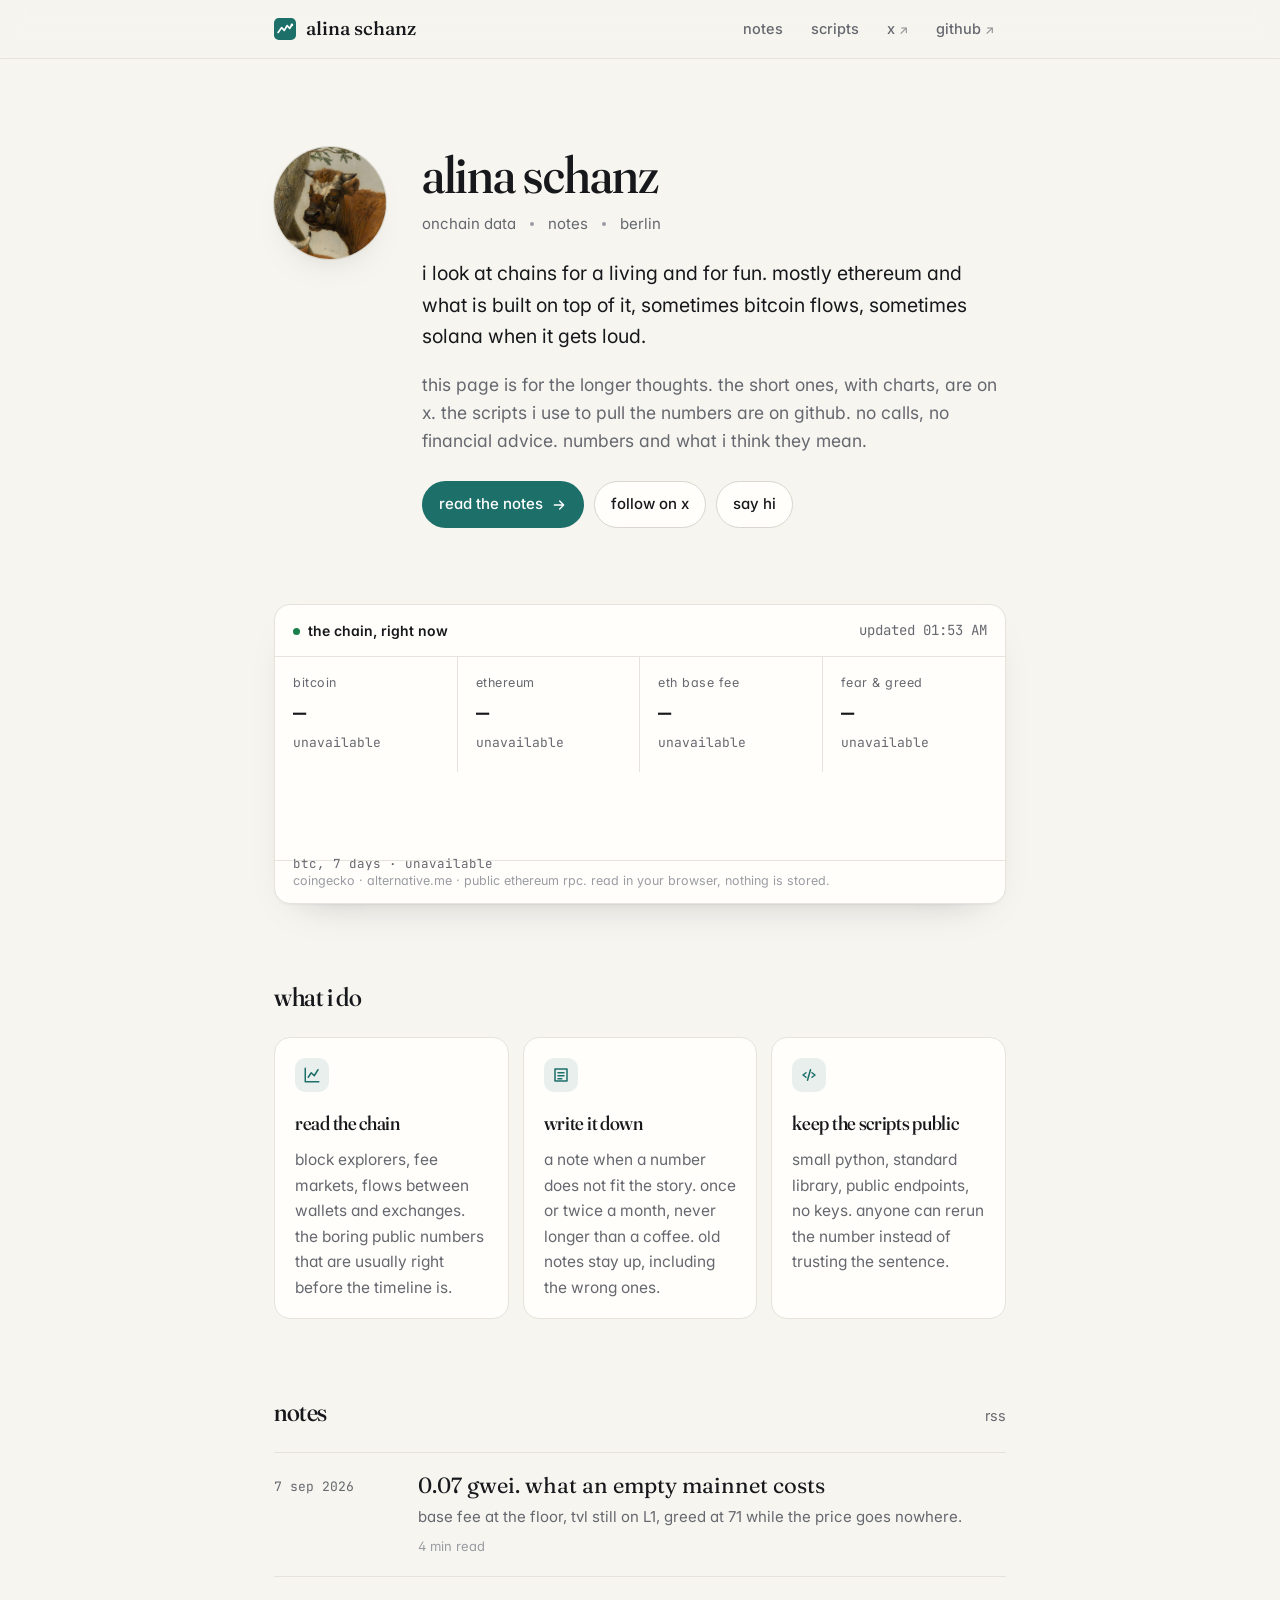
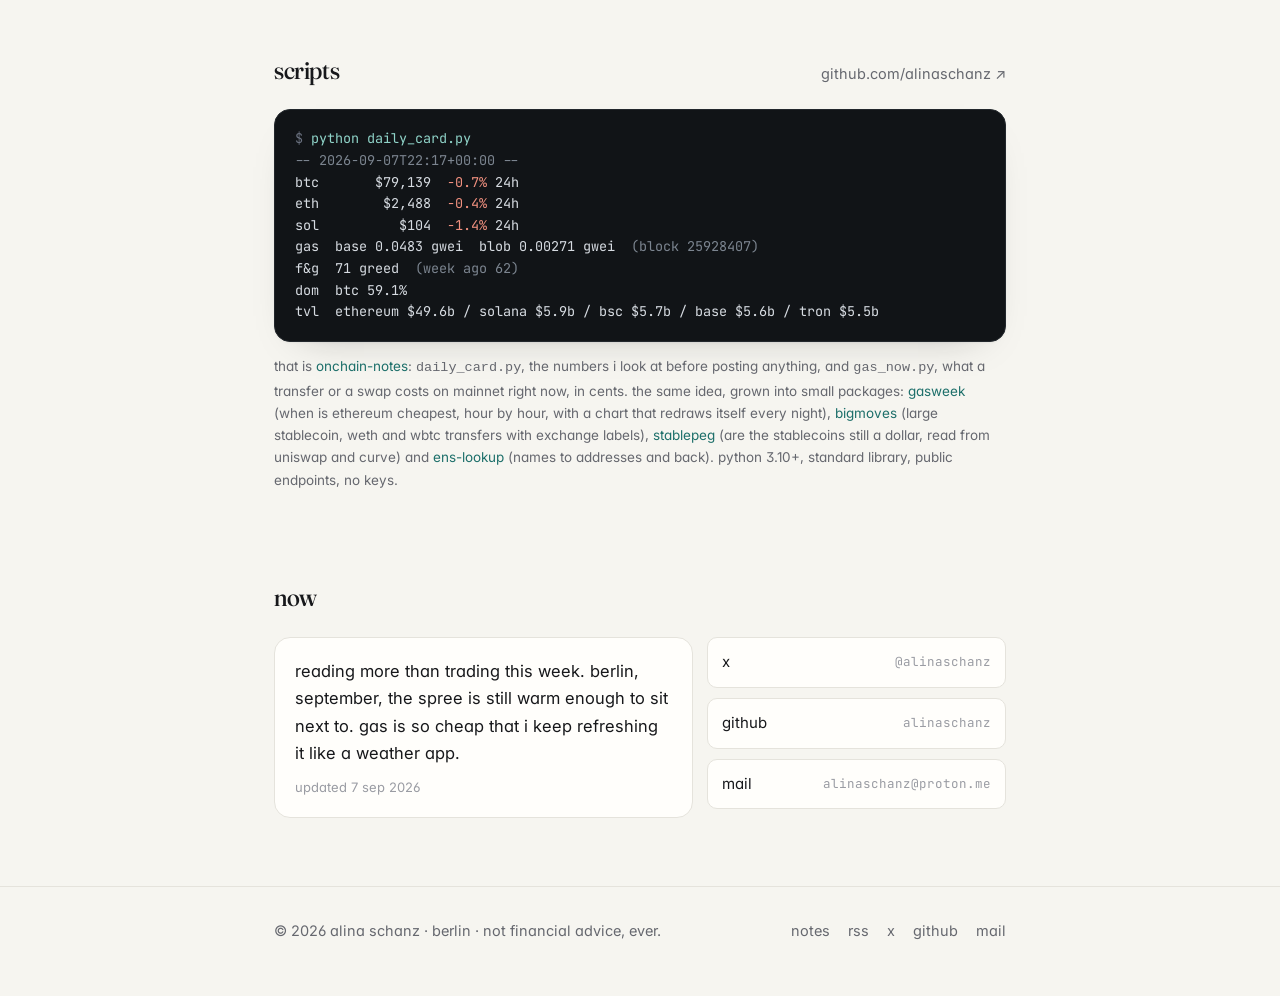
==== index.html @ 4fc12337 "first version: home, notes, feed, live numbers" ====
<!doctype html>
<html lang="en">
<head>
<meta charset="utf-8">
<meta name="viewport" content="width=device-width,initial-scale=1">
<title>alina schanz — onchain data, berlin</title>
<meta name="description" content="alina schanz. onchain data, notes and small scripts. berlin. numbers, not calls.">
<meta name="theme-color" content="#f6f5f0" media="(prefers-color-scheme: light)">
<meta name="theme-color" content="#0e1012" media="(prefers-color-scheme: dark)">
<link rel="canonical" href="https://alinaschanz.life/">
<meta property="og:type" content="website">
<meta property="og:site_name" content="alina schanz">
<meta property="og:title" content="alina schanz — onchain data, berlin">
<meta property="og:description" content="onchain data, notes and small scripts. numbers, not calls.">
<meta property="og:url" content="https://alinaschanz.life/">
<meta property="og:image" content="https://alinaschanz.life/img/og.png">
<meta property="og:image:width" content="1200">
<meta property="og:image:height" content="630">
<meta name="twitter:card" content="summary_large_image">
<meta name="twitter:site" content="@alinaschanz">
<meta name="twitter:creator" content="@alinaschanz">
<meta name="twitter:image" content="https://alinaschanz.life/img/og.png">
<link rel="icon" href="/favicon.svg" type="image/svg+xml">
<link rel="apple-touch-icon" href="/img/avatar-160.jpg">
<link rel="alternate" type="application/atom+xml" title="alina schanz — notes" href="/feed.xml">
<link rel="me" href="https://x.com/alinaschanz">
<link rel="me" href="https://github.com/alinaschanz">
<link rel="preconnect" href="https://fonts.googleapis.com">
<link rel="preconnect" href="https://fonts.gstatic.com" crossorigin>
<link rel="stylesheet" href="https://fonts.googleapis.com/css2?family=Fraunces:ital,opsz,wght@0,9..144,300..600;1,9..144,300..600&family=Inter:wght@400;500;600&family=JetBrains+Mono:wght@400;500&display=swap">
<link rel="stylesheet" href="/style.css">
<script type="application/ld+json">
{"@context":"https://schema.org","@type":"Person","name":"Alina Schanz","url":"https://alinaschanz.life/","image":"https://alinaschanz.life/img/avatar.jpg","jobTitle":"Onchain data analyst","address":{"@type":"PostalAddress","addressLocality":"Berlin","addressCountry":"DE"},"email":"mailto:alinaschanz@proton.me","sameAs":["https://x.com/alinaschanz","https://github.com/alinaschanz"]}
</script>
</head>
<body>

<header class="top">
  <div class="wrap">
    <a class="brand" href="/" aria-label="alina schanz, home">
      <svg viewBox="0 0 64 64" aria-hidden="true"><rect width="64" height="64" rx="14" fill="var(--accent)"/><path d="M12 42 L22 28 L30 36 L38 22 L46 30 L52 20" fill="none" stroke="var(--accent-ink)" stroke-width="5" stroke-linecap="round" stroke-linejoin="round"/><circle cx="52" cy="20" r="4" fill="var(--accent-ink)"/></svg>
      alina schanz
    </a>
    <nav aria-label="main">
      <ul class="menu">
        <li><a href="/notes/">notes</a></li>
        <li><a class="hide-sm" href="#scripts">scripts</a></li>
        <li><a class="ext" href="https://x.com/alinaschanz" rel="me noopener">x</a></li>
        <li><a class="ext" href="https://github.com/alinaschanz" rel="me noopener">github</a></li>
      </ul>
    </nav>
  </div>
</header>

<main class="wrap">

  <section class="hero" aria-labelledby="name">
    <img class="avatar" src="/img/avatar.jpg" width="112" height="112" alt="alina schanz">
    <div>
      <h1 id="name">alina schanz</h1>
      <div class="kicker">
        <span>onchain data</span><span class="dot"></span>
        <span>notes</span><span class="dot"></span>
        <span>berlin</span>
      </div>
      <p class="lead">i look at chains for a living and for fun. mostly ethereum and what is built on top of it, sometimes bitcoin flows, sometimes solana when it gets loud.</p>
      <p class="lead">this page is for the longer thoughts. the short ones, with charts, are on x. the scripts i use to pull the numbers are on github. no calls, no financial advice. numbers and what i think they mean.</p>
      <div class="cta">
        <a class="btn primary" href="/notes/">read the notes
          <svg viewBox="0 0 24 24" fill="none" stroke="currentColor" stroke-width="2" stroke-linecap="round" stroke-linejoin="round" aria-hidden="true"><path d="M5 12h14M13 6l6 6-6 6"/></svg>
        </a>
        <a class="btn" href="https://x.com/alinaschanz" rel="me noopener">follow on x</a>
        <a class="btn" href="mailto:alinaschanz@proton.me">say hi</a>
      </div>
    </div>
  </section>

  <section aria-labelledby="live-h">
    <div class="live">
      <div class="live-head">
        <span><span class="pulse" aria-hidden="true"></span><b id="live-h">the chain, right now</b></span>
        <span id="live-at" class="mono">loading…</span>
      </div>
      <div class="tiles">
        <div class="tile"><div class="k">bitcoin</div><div class="v skeleton" id="btc-v">$00,000</div><div class="s skeleton" id="btc-s">+0.0% · 24h</div></div>
        <div class="tile"><div class="k">ethereum</div><div class="v skeleton" id="eth-v">$0,000</div><div class="s skeleton" id="eth-s">+0.0% · 24h</div></div>
        <div class="tile"><div class="k">eth base fee</div><div class="v skeleton" id="gas-v">0.00 gwei</div><div class="s skeleton" id="gas-s">blob 0.00 gwei</div></div>
        <div class="tile"><div class="k">fear &amp; greed</div><div class="v skeleton" id="fng-v">00</div><div class="s skeleton" id="fng-s">greed · 00 a week ago</div></div>
      </div>
      <div class="spark">
        <svg id="spark" viewBox="0 0 600 64" preserveAspectRatio="none" role="img" aria-label="bitcoin price, last 7 days"></svg>
        <div class="tile s mono" id="spark-cap" style="padding:0;border:0;font-size:12.5px;color:var(--muted)">btc, 7 days</div>
      </div>
      <div class="live-foot">coingecko · alternative.me · public ethereum rpc. read in your browser, nothing is stored. <noscript>live numbers need javascript.</noscript></div>
    </div>
  </section>

  <section aria-labelledby="do-h">
    <div class="sec-head"><h2 id="do-h">what i do</h2></div>
    <div class="cards">
      <div class="card">
        <div class="ic"><svg viewBox="0 0 24 24" fill="none" stroke="currentColor" stroke-width="2" stroke-linecap="round" stroke-linejoin="round" aria-hidden="true"><path d="M3 3v18h18"/><path d="M7 15l4-6 4 4 5-8"/></svg></div>
        <h3>read the chain</h3>
        <p>block explorers, fee markets, flows between wallets and exchanges. the boring public numbers that are usually right before the timeline is.</p>
      </div>
      <div class="card">
        <div class="ic"><svg viewBox="0 0 24 24" fill="none" stroke="currentColor" stroke-width="2" stroke-linecap="round" stroke-linejoin="round" aria-hidden="true"><path d="M4 4h16v16H4z"/><path d="M8 9h8M8 13h8M8 17h5"/></svg></div>
        <h3>write it down</h3>
        <p>a note when a number does not fit the story. once or twice a month, never longer than a coffee. old notes stay up, including the wrong ones.</p>
      </div>
      <div class="card">
        <div class="ic"><svg viewBox="0 0 24 24" fill="none" stroke="currentColor" stroke-width="2" stroke-linecap="round" stroke-linejoin="round" aria-hidden="true"><path d="M8 9l-4 3 4 3M16 9l4 3-4 3M14 5l-4 14"/></svg></div>
        <h3>keep the scripts public</h3>
        <p>small python, standard library, public endpoints, no keys. anyone can rerun the number instead of trusting the sentence.</p>
      </div>
    </div>
  </section>

  <section aria-labelledby="notes-h">
    <div class="sec-head"><h2 id="notes-h">notes</h2><a href="/feed.xml">rss</a></div>
    <ul class="notes">
      <li>
        <a class="row" href="/notes/2026-09-07-gas-at-0-07-gwei.html">
          <time datetime="2026-09-07">7 sep 2026</time>
          <span>
            <span class="t">0.07 gwei. what an empty mainnet costs</span>
            <span class="d" style="display:block">base fee at the floor, tvl still on L1, greed at 71 while the price goes nowhere.</span>
            <span class="m" style="display:block">4 min read</span>
          </span>
        </a>
      </li>
    </ul>
  </section>

  <section id="scripts" aria-labelledby="scripts-h">
    <div class="sec-head"><h2 id="scripts-h">scripts</h2><a href="https://github.com/alinaschanz" rel="me noopener">github.com/alinaschanz ↗</a></div>
    <pre class="term" aria-label="sample output of daily_card.py"><span class="cmd">python daily_card.py</span>
<span class="dim">-- 2026-09-07T22:17+00:00 --</span>
btc       $79,139  <span class="down">-0.7%</span> 24h
eth        $2,488  <span class="down">-0.4%</span> 24h
sol          $104  <span class="down">-1.4%</span> 24h
gas  base 0.0483 gwei  blob 0.00271 gwei  <span class="dim">(block 25928407)</span>
f&amp;g  71 greed  <span class="dim">(week ago 62)</span>
dom  btc 59.1%
tvl  ethereum $49.6b / solana $5.9b / bsc $5.7b / base $5.6b / tron $5.5b</pre>
    <p class="term-cap">that is <a href="https://github.com/alinaschanz/onchain-notes" rel="noopener">onchain-notes</a>: <code>daily_card.py</code>, the numbers i look at before posting anything, and <code>gas_now.py</code>, what a transfer or a swap costs on mainnet right now, in cents. the same idea, grown into small packages: <a href="https://github.com/alinaschanz/gasweek" rel="noopener">gasweek</a> (when is ethereum cheapest, hour by hour, with a chart that redraws itself every night), <a href="https://github.com/alinaschanz/bigmoves" rel="noopener">bigmoves</a> (large stablecoin, weth and wbtc transfers with exchange labels), <a href="https://github.com/alinaschanz/stablepeg" rel="noopener">stablepeg</a> (are the stablecoins still a dollar, read from uniswap and curve) and <a href="https://github.com/alinaschanz/ens-lookup" rel="noopener">ens-lookup</a> (names to addresses and back). python 3.10+, standard library, public endpoints, no keys.</p>
  </section>

  <section aria-labelledby="now-h">
    <div class="sec-head"><h2 id="now-h">now</h2></div>
    <div class="now">
      <div class="card">
        <p>reading more than trading this week. berlin, september, the spree is still warm enough to sit next to. gas is so cheap that i keep refreshing it like a weather app.</p>
        <div class="when">updated 7 sep 2026</div>
      </div>
      <div class="stack">
        <a href="https://x.com/alinaschanz" rel="me noopener"><span>x</span><span>@alinaschanz</span></a>
        <a href="https://github.com/alinaschanz" rel="me noopener"><span>github</span><span>alinaschanz</span></a>
        <a href="mailto:alinaschanz@proton.me"><span>mail</span><span>alinaschanz@proton.me</span></a>
      </div>
    </div>
  </section>

</main>

<footer>
  <div class="wrap">
    <span>© 2026 alina schanz · berlin · not financial advice, ever.</span>
    <nav aria-label="footer">
      <a href="/notes/">notes</a>
      <a href="/feed.xml">rss</a>
      <a href="https://x.com/alinaschanz" rel="me noopener">x</a>
      <a href="https://github.com/alinaschanz" rel="me noopener">github</a>
      <a href="mailto:alinaschanz@proton.me">mail</a>
    </nav>
  </div>
</footer>

<script src="/live.js" defer></script>
</body>
</html>
---- style.css ----
/* alinaschanz.life — hand-written, no framework. */
:root {
  color-scheme: light dark;
  --bg: #f6f5f0;
  --surface: #fffefb;
  --surface-2: #f0efe9;
  --fg: #17181b;
  --muted: #66686f;
  --faint: #9a9ca3;
  --line: #e5e3dc;
  --line-2: #d8d6ce;
  --accent: #1d6f6a;
  --accent-soft: rgba(29, 111, 106, .10);
  --accent-ink: #ffffff;
  --up: #1b7f4c;
  --down: #b23a2f;
  --shadow: 0 1px 2px rgba(20, 20, 20, .04), 0 16px 40px -28px rgba(20, 20, 20, .35);
  --serif: "Fraunces", Georgia, "Times New Roman", serif;
  --sans: "Inter", system-ui, -apple-system, "Segoe UI", Roboto, sans-serif;
  --mono: "JetBrains Mono", ui-monospace, SFMono-Regular, Menlo, Consolas, monospace;
  --r: 16px;
  --r-sm: 10px;
}
@media (prefers-color-scheme: dark) {
  :root {
    --bg: #0e1012;
    --surface: #15181b;
    --surface-2: #1b1f23;
    --fg: #e8e7e2;
    --muted: #9a9ca3;
    --faint: #6b6e75;
    --line: #24282c;
    --line-2: #2f343a;
    --accent: #72d3c8;
    --accent-soft: rgba(114, 211, 200, .12);
    --accent-ink: #0e1012;
    --up: #5fcf8f;
    --down: #f08a7e;
    --shadow: 0 1px 2px rgba(0, 0, 0, .4), 0 16px 40px -28px rgba(0, 0, 0, .9);
  }
}

* { box-sizing: border-box; }
html { -webkit-text-size-adjust: 100%; scroll-behavior: smooth; }
@media (prefers-reduced-motion: reduce) { html { scroll-behavior: auto; } *, *::before, *::after { transition: none !important; animation: none !important; } }
body {
  margin: 0;
  background: var(--bg);
  color: var(--fg);
  font: 17px/1.65 var(--sans);
  font-feature-settings: "cv11", "ss01";
  -webkit-font-smoothing: antialiased;
}
::selection { background: var(--accent-soft); }
a { color: var(--accent); text-decoration: none; }
a:hover { text-decoration: underline; text-decoration-thickness: 1px; text-underline-offset: 3px; }
:focus-visible { outline: 2px solid var(--accent); outline-offset: 3px; border-radius: 4px; }
img { max-width: 100%; display: block; }
h1, h2, h3 { font-family: var(--serif); font-weight: 500; letter-spacing: -.015em; margin: 0; font-variation-settings: "opsz" 144, "SOFT" 30; }
p { margin: 0 0 1em; }
.wrap { max-width: 780px; margin: 0 auto; padding: 0 24px; }
.mono { font-family: var(--mono); font-variant-numeric: tabular-nums; }
.muted { color: var(--muted); }

/* top bar */
.top {
  position: sticky; top: 0; z-index: 10;
  background: color-mix(in srgb, var(--bg) 82%, transparent);
  -webkit-backdrop-filter: saturate(160%) blur(12px); backdrop-filter: saturate(160%) blur(12px);
  border-bottom: 1px solid var(--line);
}
.top .wrap { display: flex; align-items: center; justify-content: space-between; height: 58px; gap: 16px; }
.brand { display: inline-flex; align-items: center; gap: 10px; color: var(--fg); font-family: var(--serif); font-size: 19px; font-weight: 500; }
.brand:hover { text-decoration: none; }
.brand svg { width: 22px; height: 22px; }
.menu { display: flex; gap: 4px; list-style: none; margin: 0; padding: 0; }
.menu a { display: inline-block; padding: 7px 12px; border-radius: 999px; color: var(--muted); font-size: 14.5px; font-weight: 500; }
.menu a:hover { color: var(--fg); background: var(--surface-2); text-decoration: none; }
.menu a.ext::after { content: "↗"; margin-left: 4px; font-size: 12px; opacity: .7; }
@media (max-width: 560px) { .menu a { padding: 7px 9px; font-size: 14px; } .menu .hide-sm { display: none; } }

/* hero */
.hero { padding: 72px 0 40px; display: grid; grid-template-columns: 1fr; gap: 28px; }
@media (min-width: 640px) { .hero { grid-template-columns: 112px 1fr; align-items: start; gap: 36px; padding-top: 88px; } }
.avatar { width: 112px; height: 112px; border-radius: 50%; object-fit: cover; box-shadow: 0 0 0 1px var(--line-2), var(--shadow); }
@media (max-width: 639px) { .avatar { width: 88px; height: 88px; } }
.hero h1 { font-size: clamp(38px, 6.4vw, 52px); line-height: 1.05; margin-bottom: 10px; }
.kicker { display: flex; flex-wrap: wrap; gap: 8px 14px; align-items: center; color: var(--muted); font-size: 15px; margin-bottom: 22px; }
.kicker .dot { width: 4px; height: 4px; border-radius: 50%; background: var(--faint); }
.lead { font-size: 19.5px; line-height: 1.6; max-width: 58ch; }
.lead + .lead { color: var(--muted); font-size: 17.5px; }
.cta { display: flex; flex-wrap: wrap; gap: 10px; margin-top: 26px; }
.btn { display: inline-flex; align-items: center; gap: 8px; padding: 10px 16px; border-radius: 999px; font-weight: 500; font-size: 15px; border: 1px solid var(--line-2); color: var(--fg); background: var(--surface); transition: transform .15s ease, background .15s ease; }
.btn:hover { text-decoration: none; transform: translateY(-1px); background: var(--surface-2); }
.btn.primary { background: var(--accent); color: var(--accent-ink); border-color: transparent; }
.btn.primary:hover { background: color-mix(in srgb, var(--accent) 88%, var(--fg)); }
.btn svg { width: 16px; height: 16px; }

/* sections */
section { padding: 36px 0; }
.sec-head { display: flex; align-items: baseline; justify-content: space-between; gap: 16px; margin-bottom: 18px; }
.sec-head h2 { font-size: 26px; }
.sec-head a { font-size: 14.5px; color: var(--muted); }
.sec-head a:hover { color: var(--accent); }

/* live panel */
.live { background: var(--surface); border: 1px solid var(--line); border-radius: var(--r); box-shadow: var(--shadow); overflow: hidden; }
.live-head { display: flex; justify-content: space-between; align-items: center; padding: 14px 18px; border-bottom: 1px solid var(--line); font-size: 14px; color: var(--muted); }
.live-head b { color: var(--fg); font-weight: 600; }
.pulse { display: inline-block; width: 7px; height: 7px; border-radius: 50%; background: var(--up); margin-right: 8px; box-shadow: 0 0 0 0 var(--up); animation: pulse 2.4s ease-out infinite; vertical-align: 1px; }
.pulse.off { background: var(--faint); animation: none; }
@keyframes pulse { 0% { box-shadow: 0 0 0 0 color-mix(in srgb, var(--up) 45%, transparent); } 70% { box-shadow: 0 0 0 8px transparent; } 100% { box-shadow: 0 0 0 0 transparent; } }
.tiles { display: grid; grid-template-columns: repeat(2, 1fr); }
@media (min-width: 640px) { .tiles { grid-template-columns: repeat(4, 1fr); } }
.tile { padding: 16px 18px 18px; border-right: 1px solid var(--line); border-bottom: 1px solid var(--line); min-width: 0; }
.tile:nth-child(2n) { border-right: 0; }
@media (min-width: 640px) { .tile { border-bottom: 0; } .tile:nth-child(2n) { border-right: 1px solid var(--line); } .tile:last-child { border-right: 0; } }
.tile .k { font-size: 12.5px; letter-spacing: .04em; color: var(--muted); margin-bottom: 8px; }
.tile .v { font-family: var(--mono); font-variant-numeric: tabular-nums; font-size: 22px; font-weight: 500; line-height: 1.1; }
.tile .s { font-family: var(--mono); font-variant-numeric: tabular-nums; font-size: 13px; color: var(--muted); margin-top: 6px; }
.tile .s.up { color: var(--up); } .tile .s.down { color: var(--down); }
.spark { display: block; width: 100%; height: 88px; padding: 10px 18px 14px; }
.spark svg { width: 100%; height: 64px; overflow: visible; }
.spark path { fill: none; stroke: var(--accent); stroke-width: 1.8; stroke-linejoin: round; stroke-linecap: round; }
.spark .area { fill: var(--accent-soft); stroke: none; }
.live-foot { padding: 10px 18px 12px; font-size: 12.5px; color: var(--faint); border-top: 1px solid var(--line); }
.skeleton { color: transparent !important; background: linear-gradient(90deg, var(--surface-2), var(--line), var(--surface-2)); background-size: 200% 100%; border-radius: 6px; animation: shimmer 1.4s linear infinite; }
@keyframes shimmer { to { background-position: -200% 0; } }

/* cards */
.cards { display: grid; grid-template-columns: 1fr; gap: 14px; }
@media (min-width: 640px) { .cards { grid-template-columns: repeat(3, 1fr); } }
.card { background: var(--surface); border: 1px solid var(--line); border-radius: var(--r); padding: 20px 20px 18px; transition: transform .15s ease, box-shadow .15s ease; }
.card:hover { transform: translateY(-2px); box-shadow: var(--shadow); }
.card h3 { font-size: 20px; margin-bottom: 8px; }
.card p { color: var(--muted); font-size: 15.5px; margin: 0; }
.card .ic { width: 34px; height: 34px; border-radius: 10px; background: var(--accent-soft); color: var(--accent); display: grid; place-items: center; margin-bottom: 14px; }
.card .ic svg { width: 18px; height: 18px; }

/* notes list */
.notes { list-style: none; margin: 0; padding: 0; border-top: 1px solid var(--line); }
.notes li { border-bottom: 1px solid var(--line); }
.notes a.row { display: grid; grid-template-columns: 1fr; gap: 4px 24px; padding: 18px 0; color: inherit; }
@media (min-width: 640px) { .notes a.row { grid-template-columns: 120px 1fr; } }
.notes a.row:hover { text-decoration: none; }
.notes a.row:hover .t { color: var(--accent); }
.notes time { font-family: var(--mono); font-size: 13px; color: var(--muted); padding-top: 5px; }
.notes .t { font-family: var(--serif); font-size: 22px; line-height: 1.3; transition: color .12s ease; }
.notes .d { color: var(--muted); font-size: 15px; margin-top: 4px; }
.notes .m { color: var(--faint); font-size: 13px; margin-top: 6px; }

/* terminal */
.term { background: #111417; color: #d7dce2; border-radius: var(--r); padding: 18px 20px; font-family: var(--mono); font-size: 13.5px; line-height: 1.6; overflow-x: auto; border: 1px solid #22272c; box-shadow: var(--shadow); }
.term .cmd { color: #8fd3c8; }
.term .cmd::before { content: "$ "; color: #6b7280; }
.term .dim { color: #7c8590; }
.term .up { color: #7bd88f; } .term .down { color: #f0907f; }
.term-cap { font-size: 13.5px; color: var(--muted); margin-top: 10px; }

/* now */
.now { display: grid; grid-template-columns: 1fr; gap: 14px; }
@media (min-width: 640px) { .now { grid-template-columns: 1.4fr 1fr; } }
.now .card p { color: var(--fg); font-size: 16.5px; }
.now .card .when { color: var(--faint); font-size: 13px; margin-top: 10px; }
.stack { display: flex; flex-direction: column; gap: 10px; }
.stack a { display: flex; justify-content: space-between; align-items: center; padding: 12px 14px; border: 1px solid var(--line); border-radius: var(--r-sm); background: var(--surface); color: var(--fg); font-size: 15px; }
.stack a span:last-child { color: var(--faint); font-family: var(--mono); font-size: 12.5px; }
.stack a:hover { text-decoration: none; border-color: var(--line-2); background: var(--surface-2); }

/* footer */
footer { margin-top: 32px; padding: 32px 0 56px; border-top: 1px solid var(--line); color: var(--muted); font-size: 14.5px; }
footer .wrap { display: flex; flex-wrap: wrap; justify-content: space-between; gap: 12px 24px; }
footer nav { display: flex; flex-wrap: wrap; gap: 6px 18px; }
footer a { color: var(--muted); } footer a:hover { color: var(--accent); }

/* article */
.article { padding: 56px 0 24px; }
.crumbs { font-size: 14px; color: var(--muted); margin-bottom: 26px; }
.crumbs a { color: var(--muted); } .crumbs a:hover { color: var(--accent); }
.article h1 { font-size: clamp(32px, 5.4vw, 44px); line-height: 1.12; margin-bottom: 14px; max-width: 24ch; }
.article .meta { display: flex; flex-wrap: wrap; gap: 8px 14px; align-items: center; color: var(--muted); font-size: 14.5px; margin-bottom: 36px; }
.article .meta .dot { width: 4px; height: 4px; border-radius: 50%; background: var(--faint); }
.prose { max-width: 66ch; font-size: 18px; line-height: 1.7; }
.prose p { margin: 0 0 1.25em; }
.prose .lede { font-size: 20.5px; line-height: 1.55; color: var(--fg); }
.prose h2 { font-size: 26px; margin: 1.6em 0 .6em; }
.prose ol { padding-left: 1.3em; margin: 0 0 1.4em; }
.prose ol li { margin: 0 0 .9em; padding-left: .2em; }
.prose ol li::marker { font-family: var(--mono); color: var(--accent); font-size: 15px; }
.prose strong { font-weight: 600; }
.prose a { text-decoration: underline; text-decoration-color: color-mix(in srgb, var(--accent) 45%, transparent); text-underline-offset: 3px; }
.prose a:hover { text-decoration-color: var(--accent); }
.prose .fine { color: var(--muted); font-size: 15.5px; border-top: 1px solid var(--line); padding-top: 18px; margin-top: 32px; }
.data-wrap { overflow-x: auto; margin: 6px 0 1.6em; border: 1px solid var(--line); border-radius: var(--r-sm); background: var(--surface); }
.data { width: 100%; border-collapse: collapse; font-size: 15.5px; }
.data td { padding: 10px 16px; border-bottom: 1px solid var(--line); vertical-align: top; }
.data tr:last-child td { border-bottom: 0; }
.data td:first-child { color: var(--muted); width: 36%; white-space: nowrap; }
.data td:last-child { font-family: var(--mono); font-variant-numeric: tabular-nums; font-size: 14.5px; }
.data .up { color: var(--up); } .data .down { color: var(--down); }
.share { display: flex; flex-wrap: wrap; gap: 10px; align-items: center; margin: 40px 0 8px; padding-top: 22px; border-top: 1px solid var(--line); }
.share .lbl { color: var(--muted); font-size: 14.5px; margin-right: 6px; }
.author { display: flex; gap: 14px; align-items: center; margin-top: 36px; padding: 18px; background: var(--surface); border: 1px solid var(--line); border-radius: var(--r); }
.author img { width: 52px; height: 52px; border-radius: 50%; object-fit: cover; }
.author b { display: block; font-family: var(--serif); font-weight: 500; font-size: 18px; }
.author span { color: var(--muted); font-size: 14.5px; }

/* 404 */
.oops { padding: 120px 0 80px; text-align: center; }
.oops h1 { font-size: clamp(40px, 8vw, 72px); }
.oops p { color: var(--muted); margin: 14px auto 28px; max-width: 40ch; }
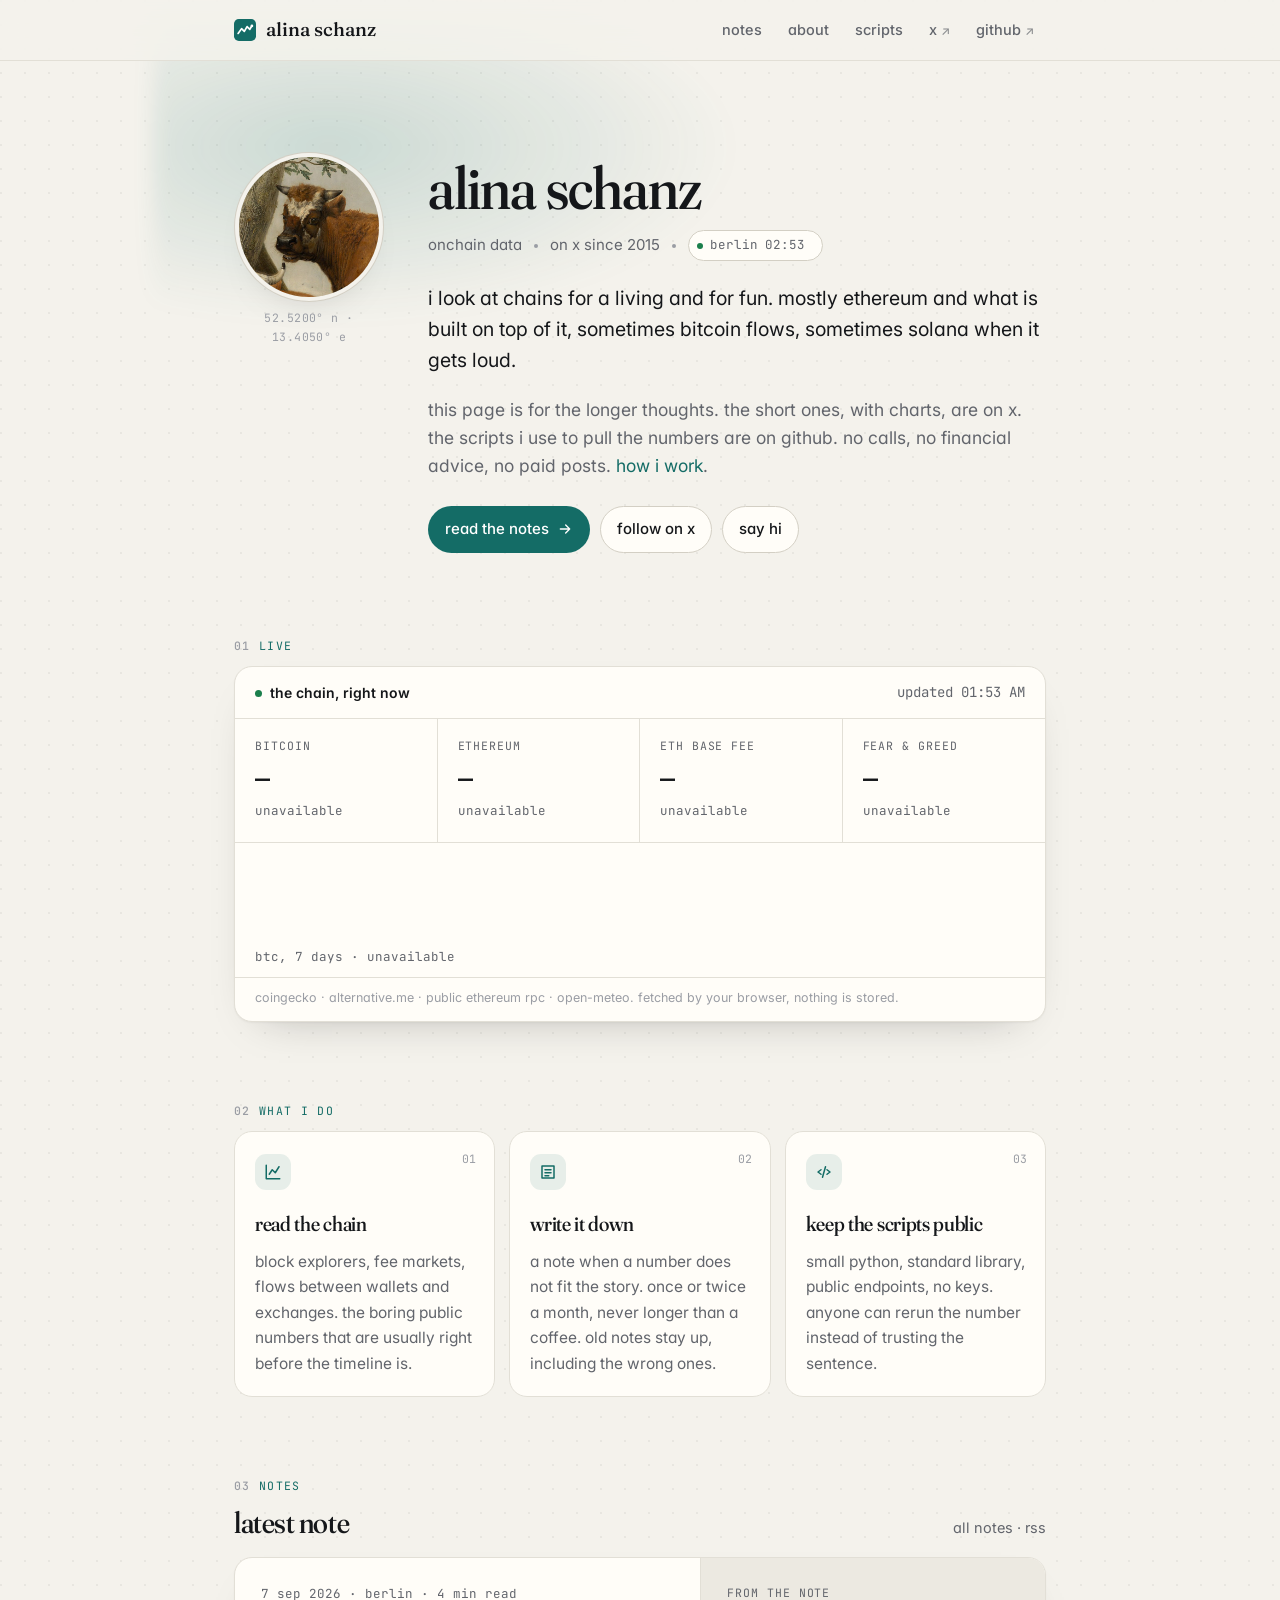
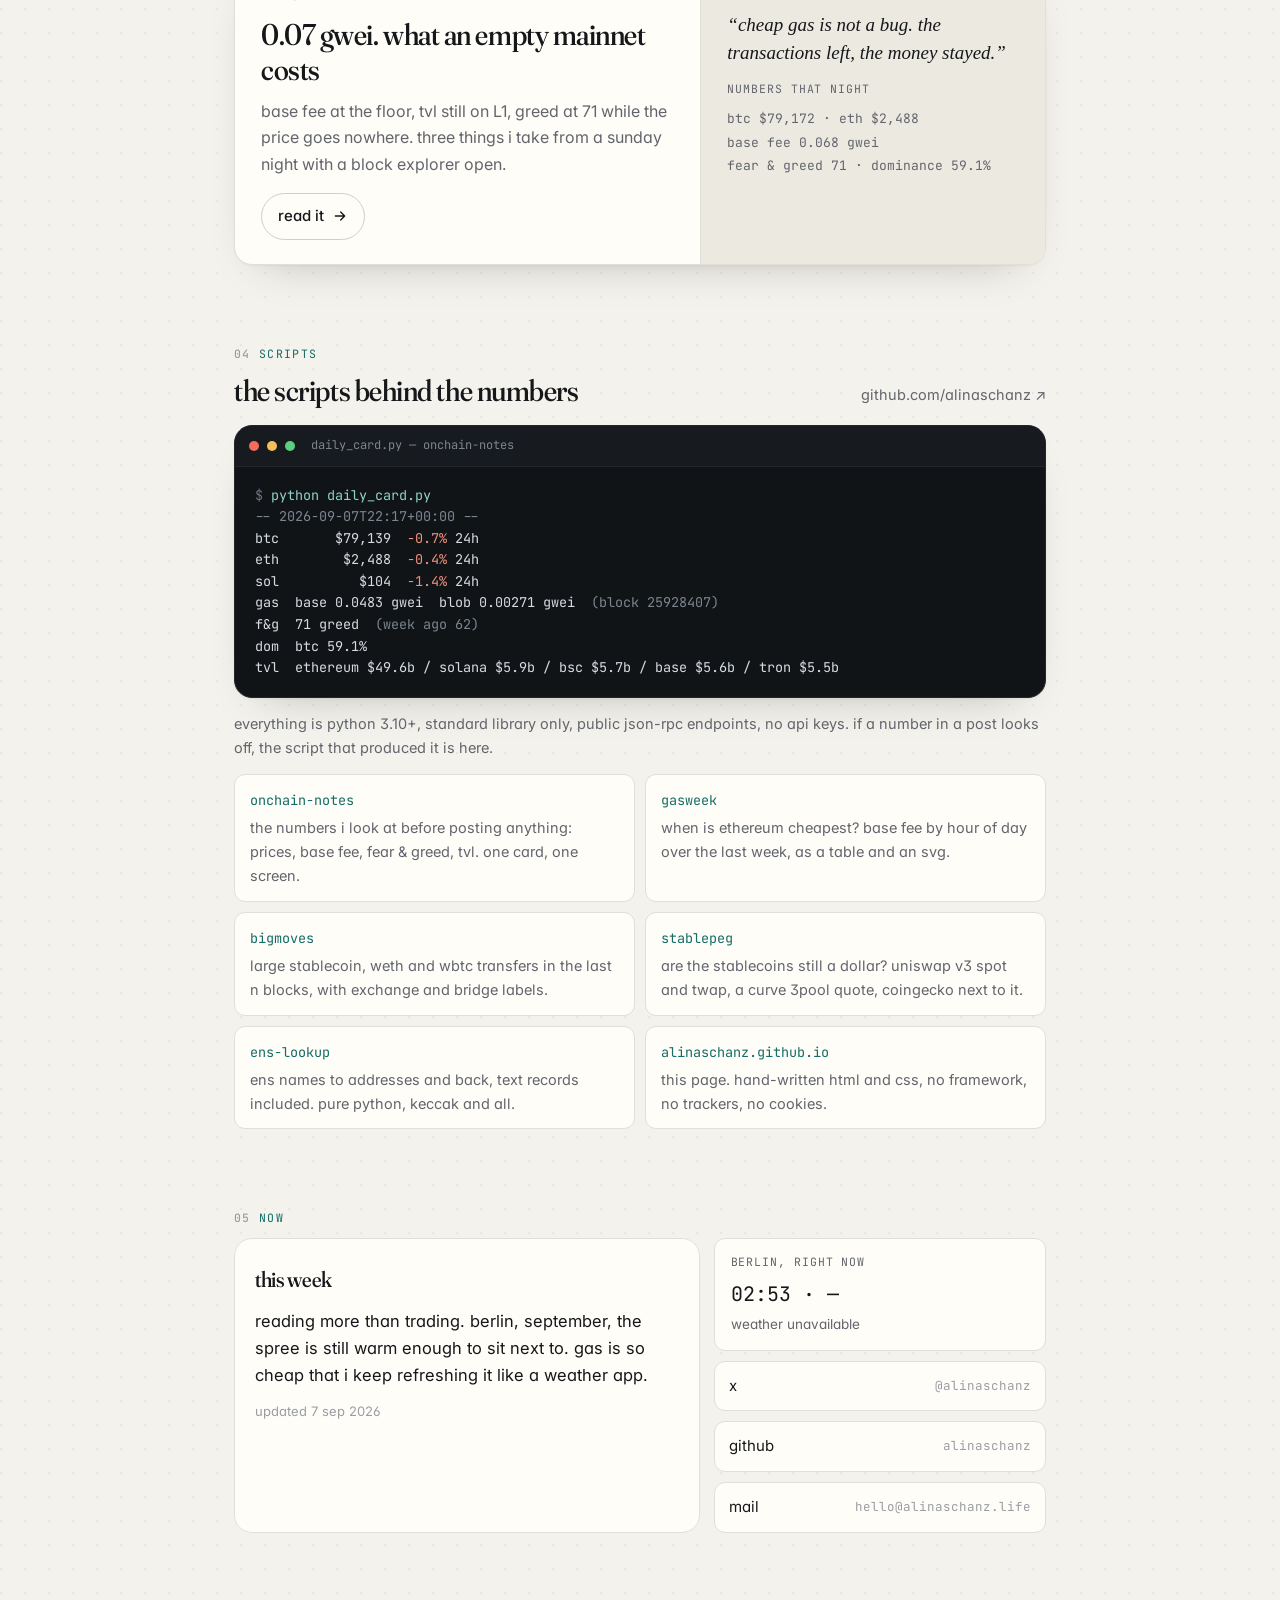
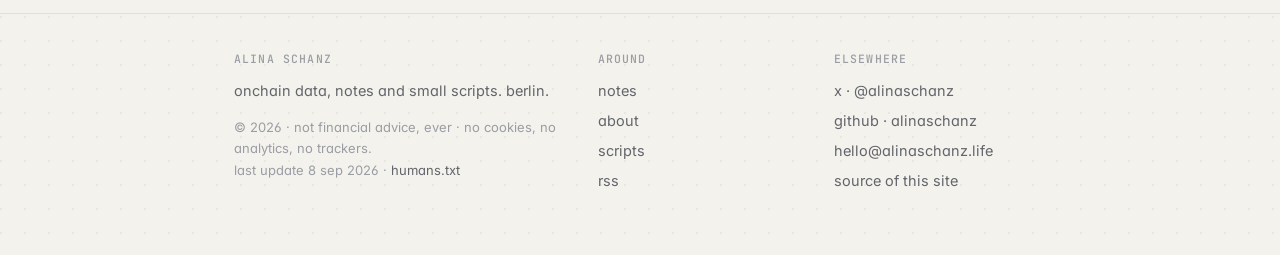
==== commit 27737a93: "site v3: about page, berlin pill and coordinates, latest note card, script cards, three-column foote" ====
--- a/index.html
+++ b/index.html
@@ -5,8 +5,8 @@
 <meta name="viewport" content="width=device-width,initial-scale=1">
 <title>alina schanz — onchain data, berlin</title>
 <meta name="description" content="alina schanz. onchain data, notes and small scripts. berlin. numbers, not calls.">
-<meta name="theme-color" content="#f6f5f0" media="(prefers-color-scheme: light)">
-<meta name="theme-color" content="#0e1012" media="(prefers-color-scheme: dark)">
+<meta name="theme-color" content="#f4f2ec" media="(prefers-color-scheme: light)">
+<meta name="theme-color" content="#0d0f11" media="(prefers-color-scheme: dark)">
 <link rel="canonical" href="https://alinaschanz.life/">
 <meta property="og:type" content="website">
 <meta property="og:site_name" content="alina schanz">
@@ -30,7 +30,7 @@
 <link rel="stylesheet" href="https://fonts.googleapis.com/css2?family=Fraunces:ital,opsz,wght@0,9..144,300..600;1,9..144,300..600&family=Inter:wght@400;500;600&family=JetBrains+Mono:wght@400;500&display=swap">
 <link rel="stylesheet" href="/style.css">
 <script type="application/ld+json">
-{"@context":"https://schema.org","@type":"Person","name":"Alina Schanz","url":"https://alinaschanz.life/","image":"https://alinaschanz.life/img/avatar.jpg","jobTitle":"Onchain data analyst","address":{"@type":"PostalAddress","addressLocality":"Berlin","addressCountry":"DE"},"email":"mailto:alinaschanz@proton.me","sameAs":["https://x.com/alinaschanz","https://github.com/alinaschanz"]}
+{"@context":"https://schema.org","@type":"Person","name":"Alina Schanz","url":"https://alinaschanz.life/","image":"https://alinaschanz.life/img/avatar.jpg","jobTitle":"Onchain data analyst","address":{"@type":"PostalAddress","addressLocality":"Berlin","addressCountry":"DE"},"email":"mailto:hello@alinaschanz.life","sameAs":["https://x.com/alinaschanz","https://github.com/alinaschanz"]}
 </script>
 </head>
 <body>
@@ -44,6 +44,7 @@
     <nav aria-label="main">
       <ul class="menu">
         <li><a href="/notes/">notes</a></li>
+        <li><a href="/about/">about</a></li>
         <li><a class="hide-sm" href="#scripts">scripts</a></li>
         <li><a class="ext" href="https://x.com/alinaschanz" rel="me noopener">x</a></li>
         <li><a class="ext" href="https://github.com/alinaschanz" rel="me noopener">github</a></li>
@@ -55,27 +56,31 @@
 <main class="wrap">
 
   <section class="hero" aria-labelledby="name">
-    <img class="avatar" src="/img/avatar.jpg" width="112" height="112" alt="alina schanz">
+    <div class="portrait">
+      <img class="avatar" src="/img/avatar.jpg" width="140" height="140" alt="alina schanz">
+      <div class="coords">52.5200° n · 13.4050° e</div>
+    </div>
     <div>
       <h1 id="name">alina schanz</h1>
       <div class="kicker">
         <span>onchain data</span><span class="dot"></span>
-        <span>notes</span><span class="dot"></span>
-        <span>berlin</span>
+        <span>on x since 2015</span><span class="dot"></span>
+        <span class="pill" title="berlin, right now"><span class="dotlive" aria-hidden="true"></span>berlin <span id="pill-time" class="mono">--:--</span><span class="muted" id="pill-wx"></span></span>
       </div>
       <p class="lead">i look at chains for a living and for fun. mostly ethereum and what is built on top of it, sometimes bitcoin flows, sometimes solana when it gets loud.</p>
-      <p class="lead">this page is for the longer thoughts. the short ones, with charts, are on x. the scripts i use to pull the numbers are on github. no calls, no financial advice. numbers and what i think they mean.</p>
+      <p class="lead">this page is for the longer thoughts. the short ones, with charts, are on x. the scripts i use to pull the numbers are on github. no calls, no financial advice, no paid posts. <a href="/about/#disclosure">how i work</a>.</p>
       <div class="cta">
         <a class="btn primary" href="/notes/">read the notes
           <svg viewBox="0 0 24 24" fill="none" stroke="currentColor" stroke-width="2" stroke-linecap="round" stroke-linejoin="round" aria-hidden="true"><path d="M5 12h14M13 6l6 6-6 6"/></svg>
         </a>
         <a class="btn" href="https://x.com/alinaschanz" rel="me noopener">follow on x</a>
-        <a class="btn" href="mailto:alinaschanz@proton.me">say hi</a>
+        <a class="btn" href="mailto:hello@alinaschanz.life">say hi</a>
       </div>
     </div>
   </section>
 
   <section aria-labelledby="live-h">
+    <div class="label"><b>01</b>live</div>
     <div class="live">
       <div class="live-head">
         <span><span class="pulse" aria-hidden="true"></span><b id="live-h">the chain, right now</b></span>
@@ -88,27 +93,31 @@
         <div class="tile"><div class="k">fear &amp; greed</div><div class="v skeleton" id="fng-v">00</div><div class="s skeleton" id="fng-s">greed · 00 a week ago</div></div>
       </div>
       <div class="spark">
-        <svg id="spark" viewBox="0 0 600 64" preserveAspectRatio="none" role="img" aria-label="bitcoin price, last 7 days"></svg>
-        <div class="tile s mono" id="spark-cap" style="padding:0;border:0;font-size:12.5px;color:var(--muted)">btc, 7 days</div>
-      </div>
-      <div class="live-foot">coingecko · alternative.me · public ethereum rpc. read in your browser, nothing is stored. <noscript>live numbers need javascript.</noscript></div>
+        <svg id="spark" viewBox="0 0 600 76" preserveAspectRatio="none" role="img" aria-label="bitcoin price, last 7 days"></svg>
+        <div class="spark-axis" id="spark-axis" aria-hidden="true"></div>
+        <div class="spark-cap" id="spark-cap">btc, 7 days</div>
+      </div>
+      <div class="live-foot">coingecko · alternative.me · public ethereum rpc · open-meteo. fetched by your browser, nothing is stored. <noscript>live numbers need javascript.</noscript></div>
     </div>
   </section>
 
   <section aria-labelledby="do-h">
-    <div class="sec-head"><h2 id="do-h">what i do</h2></div>
+    <div class="label"><b>02</b>what i do</div>
     <div class="cards">
       <div class="card">
+        <div class="num">01</div>
         <div class="ic"><svg viewBox="0 0 24 24" fill="none" stroke="currentColor" stroke-width="2" stroke-linecap="round" stroke-linejoin="round" aria-hidden="true"><path d="M3 3v18h18"/><path d="M7 15l4-6 4 4 5-8"/></svg></div>
-        <h3>read the chain</h3>
+        <h3 id="do-h">read the chain</h3>
         <p>block explorers, fee markets, flows between wallets and exchanges. the boring public numbers that are usually right before the timeline is.</p>
       </div>
       <div class="card">
+        <div class="num">02</div>
         <div class="ic"><svg viewBox="0 0 24 24" fill="none" stroke="currentColor" stroke-width="2" stroke-linecap="round" stroke-linejoin="round" aria-hidden="true"><path d="M4 4h16v16H4z"/><path d="M8 9h8M8 13h8M8 17h5"/></svg></div>
         <h3>write it down</h3>
         <p>a note when a number does not fit the story. once or twice a month, never longer than a coffee. old notes stay up, including the wrong ones.</p>
       </div>
       <div class="card">
+        <div class="num">03</div>
         <div class="ic"><svg viewBox="0 0 24 24" fill="none" stroke="currentColor" stroke-width="2" stroke-linecap="round" stroke-linejoin="round" aria-hidden="true"><path d="M8 9l-4 3 4 3M16 9l4 3-4 3M14 5l-4 14"/></svg></div>
         <h3>keep the scripts public</h3>
         <p>small python, standard library, public endpoints, no keys. anyone can rerun the number instead of trusting the sentence.</p>
@@ -117,24 +126,32 @@
   </section>
 
   <section aria-labelledby="notes-h">
-    <div class="sec-head"><h2 id="notes-h">notes</h2><a href="/feed.xml">rss</a></div>
-    <ul class="notes">
-      <li>
-        <a class="row" href="/notes/2026-09-07-gas-at-0-07-gwei.html">
-          <time datetime="2026-09-07">7 sep 2026</time>
-          <span>
-            <span class="t">0.07 gwei. what an empty mainnet costs</span>
-            <span class="d" style="display:block">base fee at the floor, tvl still on L1, greed at 71 while the price goes nowhere.</span>
-            <span class="m" style="display:block">4 min read</span>
-          </span>
+    <div class="label"><b>03</b>notes</div>
+    <div class="sec-head"><h2 id="notes-h">latest note</h2><span class="links"><a href="/notes/">all notes</a> · <a href="/feed.xml">rss</a></span></div>
+    <div class="feature">
+      <div class="body">
+        <div class="meta">7 sep 2026 · berlin · 4 min read</div>
+        <h3><a href="/notes/2026-09-07-gas-at-0-07-gwei.html">0.07 gwei. what an empty mainnet costs</a></h3>
+        <p>base fee at the floor, tvl still on L1, greed at 71 while the price goes nowhere. three things i take from a sunday night with a block explorer open.</p>
+        <a class="btn" href="/notes/2026-09-07-gas-at-0-07-gwei.html">read it
+          <svg viewBox="0 0 24 24" fill="none" stroke="currentColor" stroke-width="2" stroke-linecap="round" stroke-linejoin="round" aria-hidden="true"><path d="M5 12h14M13 6l6 6-6 6"/></svg>
         </a>
-      </li>
-    </ul>
+      </div>
+      <div class="side">
+        <div class="k">from the note</div>
+        <p class="quote">“cheap gas is not a bug. the transactions left, the money stayed.”</p>
+        <div class="k">numbers that night</div>
+        <div class="mono muted" style="font-size:13px;line-height:1.8">btc $79,172 · eth $2,488<br>base fee 0.068 gwei<br>fear &amp; greed 71 · dominance 59.1%</div>
+      </div>
+    </div>
   </section>
 
   <section id="scripts" aria-labelledby="scripts-h">
-    <div class="sec-head"><h2 id="scripts-h">scripts</h2><a href="https://github.com/alinaschanz" rel="me noopener">github.com/alinaschanz ↗</a></div>
-    <pre class="term" aria-label="sample output of daily_card.py"><span class="cmd">python daily_card.py</span>
+    <div class="label"><b>04</b>scripts</div>
+    <div class="sec-head"><h2 id="scripts-h">the scripts behind the numbers</h2><a href="https://github.com/alinaschanz" rel="me noopener">github.com/alinaschanz ↗</a></div>
+    <div class="term-win">
+      <div class="term-bar"><i></i><i></i><i></i><span>daily_card.py — onchain-notes</span></div>
+<pre class="term" aria-label="sample output of daily_card.py"><span class="cmd">python daily_card.py</span>
 <span class="dim">-- 2026-09-07T22:17+00:00 --</span>
 btc       $79,139  <span class="down">-0.7%</span> 24h
 eth        $2,488  <span class="down">-0.4%</span> 24h
@@ -143,20 +160,33 @@
 f&amp;g  71 greed  <span class="dim">(week ago 62)</span>
 dom  btc 59.1%
 tvl  ethereum $49.6b / solana $5.9b / bsc $5.7b / base $5.6b / tron $5.5b</pre>
-    <p class="term-cap">that is <a href="https://github.com/alinaschanz/onchain-notes" rel="noopener">onchain-notes</a>: <code>daily_card.py</code>, the numbers i look at before posting anything, and <code>gas_now.py</code>, what a transfer or a swap costs on mainnet right now, in cents. the same idea, grown into small packages: <a href="https://github.com/alinaschanz/gasweek" rel="noopener">gasweek</a> (when is ethereum cheapest, hour by hour, with a chart that redraws itself every night), <a href="https://github.com/alinaschanz/bigmoves" rel="noopener">bigmoves</a> (large stablecoin, weth and wbtc transfers with exchange labels), <a href="https://github.com/alinaschanz/stablepeg" rel="noopener">stablepeg</a> (are the stablecoins still a dollar, read from uniswap and curve) and <a href="https://github.com/alinaschanz/ens-lookup" rel="noopener">ens-lookup</a> (names to addresses and back). python 3.10+, standard library, public endpoints, no keys.</p>
+    </div>
+    <p class="term-cap">everything is python 3.10+, standard library only, public json-rpc endpoints, no api keys. if a number in a post looks off, the script that produced it is here.</p>
+    <ul class="repos">
+      <li><a href="https://github.com/alinaschanz/onchain-notes" rel="noopener">onchain-notes</a><span>the numbers i look at before posting anything: prices, base fee, fear &amp; greed, tvl. one card, one screen.</span></li>
+      <li><a href="https://github.com/alinaschanz/gasweek" rel="noopener">gasweek</a><span>when is ethereum cheapest? base fee by hour of day over the last week, as a table and an svg.</span></li>
+      <li><a href="https://github.com/alinaschanz/bigmoves" rel="noopener">bigmoves</a><span>large stablecoin, weth and wbtc transfers in the last n blocks, with exchange and bridge labels.</span></li>
+      <li><a href="https://github.com/alinaschanz/stablepeg" rel="noopener">stablepeg</a><span>are the stablecoins still a dollar? uniswap v3 spot and twap, a curve 3pool quote, coingecko next to it.</span></li>
+      <li><a href="https://github.com/alinaschanz/ens-lookup" rel="noopener">ens-lookup</a><span>ens names to addresses and back, text records included. pure python, keccak and all.</span></li>
+      <li><a href="https://github.com/alinaschanz/alinaschanz.github.io" rel="noopener">alinaschanz.github.io</a><span>this page. hand-written html and css, no framework, no trackers, no cookies.</span></li>
+    </ul>
   </section>
 
   <section aria-labelledby="now-h">
-    <div class="sec-head"><h2 id="now-h">now</h2></div>
+    <div class="label"><b>05</b>now</div>
     <div class="now">
       <div class="card">
-        <p>reading more than trading this week. berlin, september, the spree is still warm enough to sit next to. gas is so cheap that i keep refreshing it like a weather app.</p>
+        <h3 id="now-h" style="font-size:22px;margin-bottom:10px">this week</h3>
+        <p>reading more than trading. berlin, september, the spree is still warm enough to sit next to. gas is so cheap that i keep refreshing it like a weather app.</p>
         <div class="when">updated 7 sep 2026</div>
       </div>
-      <div class="stack">
-        <a href="https://x.com/alinaschanz" rel="me noopener"><span>x</span><span>@alinaschanz</span></a>
-        <a href="https://github.com/alinaschanz" rel="me noopener"><span>github</span><span>alinaschanz</span></a>
-        <a href="mailto:alinaschanz@proton.me"><span>mail</span><span>alinaschanz@proton.me</span></a>
+      <div class="berlin">
+        <div class="tilecard"><div class="k">berlin, right now</div><div class="v"><span id="bln-time">--:--</span> · <span id="bln-temp" class="skeleton">00°C</span></div><div class="s" id="bln-wx">&nbsp;</div></div>
+        <div class="stack">
+          <a href="https://x.com/alinaschanz" rel="me noopener"><span>x</span><span>@alinaschanz</span></a>
+          <a href="https://github.com/alinaschanz" rel="me noopener"><span>github</span><span>alinaschanz</span></a>
+          <a href="mailto:hello@alinaschanz.life"><span>mail</span><span>hello@alinaschanz.life</span></a>
+        </div>
       </div>
     </div>
   </section>
@@ -164,15 +194,30 @@
 </main>
 
 <footer>
-  <div class="wrap">
-    <span>© 2026 alina schanz · berlin · not financial advice, ever.</span>
-    <nav aria-label="footer">
-      <a href="/notes/">notes</a>
-      <a href="/feed.xml">rss</a>
-      <a href="https://x.com/alinaschanz" rel="me noopener">x</a>
-      <a href="https://github.com/alinaschanz" rel="me noopener">github</a>
-      <a href="mailto:alinaschanz@proton.me">mail</a>
-    </nav>
+  <div class="wrap foot">
+    <div>
+      <h4>alina schanz</h4>
+      <p>onchain data, notes and small scripts. berlin.</p>
+      <p class="fine">© 2026 · not financial advice, ever · no cookies, no analytics, no trackers.<br>last update 8 sep 2026 · <a href="/humans.txt">humans.txt</a></p>
+    </div>
+    <div>
+      <h4>around</h4>
+      <ul>
+        <li><a href="/notes/">notes</a></li>
+        <li><a href="/about/">about</a></li>
+        <li><a href="/#scripts">scripts</a></li>
+        <li><a href="/feed.xml">rss</a></li>
+      </ul>
+    </div>
+    <div>
+      <h4>elsewhere</h4>
+      <ul>
+        <li><a href="https://x.com/alinaschanz" rel="me noopener">x · @alinaschanz</a></li>
+        <li><a href="https://github.com/alinaschanz" rel="me noopener">github · alinaschanz</a></li>
+        <li><a href="mailto:hello@alinaschanz.life">hello@alinaschanz.life</a></li>
+        <li><a href="https://github.com/alinaschanz/alinaschanz.github.io" rel="noopener">source of this site</a></li>
+      </ul>
+    </div>
   </div>
 </footer>
 
--- a/style.css
+++ b/style.css
@@ -1,42 +1,50 @@
 /* alinaschanz.life — hand-written, no framework. */
 :root {
   color-scheme: light dark;
-  --bg: #f6f5f0;
-  --surface: #fffefb;
-  --surface-2: #f0efe9;
-  --fg: #17181b;
-  --muted: #66686f;
-  --faint: #9a9ca3;
-  --line: #e5e3dc;
-  --line-2: #d8d6ce;
-  --accent: #1d6f6a;
-  --accent-soft: rgba(29, 111, 106, .10);
+  --bg: #f4f2ec;
+  --grid: rgba(21, 23, 26, .055);
+  --surface: #fffdf8;
+  --surface-2: #ece9e1;
+  --fg: #15171a;
+  --muted: #62656c;
+  --faint: #9a9da4;
+  --line: #e2dfd6;
+  --line-2: #d3cfc4;
+  --accent: #146c66;
+  --accent-soft: rgba(20, 108, 102, .10);
+  --accent-glow: rgba(20, 108, 102, .18);
   --accent-ink: #ffffff;
+  --amber: #b7791f;
+  --amber-soft: rgba(183, 121, 31, .12);
   --up: #1b7f4c;
   --down: #b23a2f;
-  --shadow: 0 1px 2px rgba(20, 20, 20, .04), 0 16px 40px -28px rgba(20, 20, 20, .35);
+  --shadow: 0 1px 2px rgba(20, 20, 20, .04), 0 18px 44px -30px rgba(20, 20, 20, .38);
   --serif: "Fraunces", Georgia, "Times New Roman", serif;
   --sans: "Inter", system-ui, -apple-system, "Segoe UI", Roboto, sans-serif;
   --mono: "JetBrains Mono", ui-monospace, SFMono-Regular, Menlo, Consolas, monospace;
-  --r: 16px;
-  --r-sm: 10px;
+  --r: 18px;
+  --r-sm: 11px;
 }
 @media (prefers-color-scheme: dark) {
   :root {
-    --bg: #0e1012;
-    --surface: #15181b;
+    --bg: #0d0f11;
+    --grid: rgba(232, 231, 226, .045);
+    --surface: #14171a;
     --surface-2: #1b1f23;
     --fg: #e8e7e2;
-    --muted: #9a9ca3;
+    --muted: #9a9da4;
     --faint: #6b6e75;
-    --line: #24282c;
+    --line: #23272b;
     --line-2: #2f343a;
-    --accent: #72d3c8;
-    --accent-soft: rgba(114, 211, 200, .12);
-    --accent-ink: #0e1012;
+    --accent: #6fd2c7;
+    --accent-soft: rgba(111, 210, 199, .12);
+    --accent-glow: rgba(111, 210, 199, .16);
+    --accent-ink: #0d0f11;
+    --amber: #e0a94a;
+    --amber-soft: rgba(224, 169, 74, .14);
     --up: #5fcf8f;
     --down: #f08a7e;
-    --shadow: 0 1px 2px rgba(0, 0, 0, .4), 0 16px 40px -28px rgba(0, 0, 0, .9);
+    --shadow: 0 1px 2px rgba(0, 0, 0, .4), 0 18px 44px -30px rgba(0, 0, 0, .9);
   }
 }
 
@@ -45,7 +53,9 @@
 @media (prefers-reduced-motion: reduce) { html { scroll-behavior: auto; } *, *::before, *::after { transition: none !important; animation: none !important; } }
 body {
   margin: 0;
-  background: var(--bg);
+  background-color: var(--bg);
+  background-image: radial-gradient(circle at 1px 1px, var(--grid) 1px, transparent 1.5px);
+  background-size: 24px 24px;
   color: var(--fg);
   font: 17px/1.65 var(--sans);
   font-feature-settings: "cv11", "ss01";
@@ -56,89 +66,117 @@
 a:hover { text-decoration: underline; text-decoration-thickness: 1px; text-underline-offset: 3px; }
 :focus-visible { outline: 2px solid var(--accent); outline-offset: 3px; border-radius: 4px; }
 img { max-width: 100%; display: block; }
-h1, h2, h3 { font-family: var(--serif); font-weight: 500; letter-spacing: -.015em; margin: 0; font-variation-settings: "opsz" 144, "SOFT" 30; }
+h1, h2, h3 { font-family: var(--serif); font-weight: 500; letter-spacing: -.015em; margin: 0; font-variation-settings: "opsz" 144, "SOFT" 40, "WONK" 1; }
 p { margin: 0 0 1em; }
-.wrap { max-width: 780px; margin: 0 auto; padding: 0 24px; }
+code { font-family: var(--mono); font-size: .92em; background: var(--surface-2); padding: .1em .4em; border-radius: 6px; }
+.wrap { max-width: 860px; margin: 0 auto; padding: 0 24px; }
 .mono { font-family: var(--mono); font-variant-numeric: tabular-nums; }
 .muted { color: var(--muted); }
+.label { font-family: var(--mono); font-size: 11.5px; letter-spacing: .12em; text-transform: uppercase; color: var(--accent); margin-bottom: 10px; }
+.label b { color: var(--faint); font-weight: 500; margin-right: 8px; }
 
 /* top bar */
 .top {
   position: sticky; top: 0; z-index: 10;
-  background: color-mix(in srgb, var(--bg) 82%, transparent);
-  -webkit-backdrop-filter: saturate(160%) blur(12px); backdrop-filter: saturate(160%) blur(12px);
+  background: color-mix(in srgb, var(--bg) 84%, transparent);
+  -webkit-backdrop-filter: saturate(160%) blur(14px); backdrop-filter: saturate(160%) blur(14px);
   border-bottom: 1px solid var(--line);
 }
-.top .wrap { display: flex; align-items: center; justify-content: space-between; height: 58px; gap: 16px; }
+.top .wrap { display: flex; align-items: center; justify-content: space-between; height: 60px; gap: 16px; }
 .brand { display: inline-flex; align-items: center; gap: 10px; color: var(--fg); font-family: var(--serif); font-size: 19px; font-weight: 500; }
 .brand:hover { text-decoration: none; }
 .brand svg { width: 22px; height: 22px; }
-.menu { display: flex; gap: 4px; list-style: none; margin: 0; padding: 0; }
+.menu { display: flex; gap: 2px; list-style: none; margin: 0; padding: 0; }
 .menu a { display: inline-block; padding: 7px 12px; border-radius: 999px; color: var(--muted); font-size: 14.5px; font-weight: 500; }
 .menu a:hover { color: var(--fg); background: var(--surface-2); text-decoration: none; }
 .menu a.ext::after { content: "↗"; margin-left: 4px; font-size: 12px; opacity: .7; }
 @media (max-width: 560px) { .menu a { padding: 7px 9px; font-size: 14px; } .menu .hide-sm { display: none; } }
 
 /* hero */
-.hero { padding: 72px 0 40px; display: grid; grid-template-columns: 1fr; gap: 28px; }
-@media (min-width: 640px) { .hero { grid-template-columns: 112px 1fr; align-items: start; gap: 36px; padding-top: 88px; } }
-.avatar { width: 112px; height: 112px; border-radius: 50%; object-fit: cover; box-shadow: 0 0 0 1px var(--line-2), var(--shadow); }
-@media (max-width: 639px) { .avatar { width: 88px; height: 88px; } }
-.hero h1 { font-size: clamp(38px, 6.4vw, 52px); line-height: 1.05; margin-bottom: 10px; }
-.kicker { display: flex; flex-wrap: wrap; gap: 8px 14px; align-items: center; color: var(--muted); font-size: 15px; margin-bottom: 22px; }
+.hero { position: relative; padding: 80px 0 44px; display: grid; grid-template-columns: 1fr; gap: 30px; }
+.hero::before {
+  content: ""; position: absolute; inset: -40px -10% auto -10%; height: 420px; pointer-events: none; z-index: -1;
+  background: radial-gradient(60% 60% at 18% 30%, var(--accent-glow), transparent 70%);
+  filter: blur(10px);
+}
+@media (min-width: 680px) { .hero { grid-template-columns: 150px 1fr; align-items: start; gap: 44px; padding-top: 96px; } }
+.portrait { text-align: center; }
+.avatar { width: 140px; height: 140px; border-radius: 50%; object-fit: cover; box-shadow: 0 0 0 4px var(--bg), 0 0 0 5px var(--line-2), var(--shadow); margin: 0 auto; }
+@media (max-width: 679px) { .avatar { width: 96px; height: 96px; } .portrait { text-align: left; } }
+.coords { margin-top: 12px; font-family: var(--mono); font-size: 11.5px; color: var(--faint); letter-spacing: .04em; }
+.hero h1 { font-size: clamp(40px, 7vw, 60px); line-height: 1.02; margin-bottom: 12px; }
+.kicker { display: flex; flex-wrap: wrap; gap: 8px 12px; align-items: center; color: var(--muted); font-size: 15px; margin-bottom: 22px; }
 .kicker .dot { width: 4px; height: 4px; border-radius: 50%; background: var(--faint); }
+.pill { display: inline-flex; align-items: center; gap: 7px; padding: 4px 10px 4px 8px; border-radius: 999px; border: 1px solid var(--line-2); background: var(--surface); font-family: var(--mono); font-size: 12.5px; color: var(--muted); }
+.pill .dotlive { width: 6px; height: 6px; border-radius: 50%; background: var(--up); box-shadow: 0 0 0 0 var(--up); animation: pulse 2.4s ease-out infinite; }
 .lead { font-size: 19.5px; line-height: 1.6; max-width: 58ch; }
 .lead + .lead { color: var(--muted); font-size: 17.5px; }
 .cta { display: flex; flex-wrap: wrap; gap: 10px; margin-top: 26px; }
-.btn { display: inline-flex; align-items: center; gap: 8px; padding: 10px 16px; border-radius: 999px; font-weight: 500; font-size: 15px; border: 1px solid var(--line-2); color: var(--fg); background: var(--surface); transition: transform .15s ease, background .15s ease; }
-.btn:hover { text-decoration: none; transform: translateY(-1px); background: var(--surface-2); }
+.btn { display: inline-flex; align-items: center; gap: 8px; padding: 10px 16px; border-radius: 999px; font-weight: 500; font-size: 15px; border: 1px solid var(--line-2); color: var(--fg); background: var(--surface); transition: transform .15s ease, background .15s ease, box-shadow .15s ease; }
+.btn:hover { text-decoration: none; transform: translateY(-1px); background: var(--surface-2); box-shadow: var(--shadow); }
 .btn.primary { background: var(--accent); color: var(--accent-ink); border-color: transparent; }
 .btn.primary:hover { background: color-mix(in srgb, var(--accent) 88%, var(--fg)); }
 .btn svg { width: 16px; height: 16px; }
 
 /* sections */
-section { padding: 36px 0; }
-.sec-head { display: flex; align-items: baseline; justify-content: space-between; gap: 16px; margin-bottom: 18px; }
-.sec-head h2 { font-size: 26px; }
-.sec-head a { font-size: 14.5px; color: var(--muted); }
+section { padding: 40px 0; }
+.sec-head { display: flex; align-items: flex-end; justify-content: space-between; gap: 16px; margin-bottom: 18px; }
+.sec-head h2 { font-size: 30px; line-height: 1.1; }
+.sec-head a, .sec-head .links { font-size: 14.5px; color: var(--muted); white-space: nowrap; }
 .sec-head a:hover { color: var(--accent); }
 
 /* live panel */
 .live { background: var(--surface); border: 1px solid var(--line); border-radius: var(--r); box-shadow: var(--shadow); overflow: hidden; }
-.live-head { display: flex; justify-content: space-between; align-items: center; padding: 14px 18px; border-bottom: 1px solid var(--line); font-size: 14px; color: var(--muted); }
+.live-head { display: flex; justify-content: space-between; align-items: center; padding: 14px 20px; border-bottom: 1px solid var(--line); font-size: 14px; color: var(--muted); }
 .live-head b { color: var(--fg); font-weight: 600; }
 .pulse { display: inline-block; width: 7px; height: 7px; border-radius: 50%; background: var(--up); margin-right: 8px; box-shadow: 0 0 0 0 var(--up); animation: pulse 2.4s ease-out infinite; vertical-align: 1px; }
 .pulse.off { background: var(--faint); animation: none; }
 @keyframes pulse { 0% { box-shadow: 0 0 0 0 color-mix(in srgb, var(--up) 45%, transparent); } 70% { box-shadow: 0 0 0 8px transparent; } 100% { box-shadow: 0 0 0 0 transparent; } }
 .tiles { display: grid; grid-template-columns: repeat(2, 1fr); }
 @media (min-width: 640px) { .tiles { grid-template-columns: repeat(4, 1fr); } }
-.tile { padding: 16px 18px 18px; border-right: 1px solid var(--line); border-bottom: 1px solid var(--line); min-width: 0; }
+.tile { padding: 18px 20px 20px; border-right: 1px solid var(--line); border-bottom: 1px solid var(--line); min-width: 0; }
 .tile:nth-child(2n) { border-right: 0; }
 @media (min-width: 640px) { .tile { border-bottom: 0; } .tile:nth-child(2n) { border-right: 1px solid var(--line); } .tile:last-child { border-right: 0; } }
-.tile .k { font-size: 12.5px; letter-spacing: .04em; color: var(--muted); margin-bottom: 8px; }
-.tile .v { font-family: var(--mono); font-variant-numeric: tabular-nums; font-size: 22px; font-weight: 500; line-height: 1.1; }
-.tile .s { font-family: var(--mono); font-variant-numeric: tabular-nums; font-size: 13px; color: var(--muted); margin-top: 6px; }
+.tile .k { font-family: var(--mono); font-size: 11.5px; letter-spacing: .08em; text-transform: uppercase; color: var(--muted); margin-bottom: 10px; }
+.tile .v { font-family: var(--mono); font-variant-numeric: tabular-nums; font-size: 25px; font-weight: 500; line-height: 1.1; letter-spacing: -.01em; }
+.tile .s { font-family: var(--mono); font-variant-numeric: tabular-nums; font-size: 12.5px; color: var(--muted); margin-top: 8px; }
 .tile .s.up { color: var(--up); } .tile .s.down { color: var(--down); }
-.spark { display: block; width: 100%; height: 88px; padding: 10px 18px 14px; }
-.spark svg { width: 100%; height: 64px; overflow: visible; }
+.tile .v.amber { color: var(--amber); }
+.spark { display: block; width: 100%; padding: 14px 20px 10px; border-top: 1px solid var(--line); }
+.spark svg { display: block; width: 100%; height: 76px; overflow: visible; }
 .spark path { fill: none; stroke: var(--accent); stroke-width: 1.8; stroke-linejoin: round; stroke-linecap: round; }
-.spark .area { fill: var(--accent-soft); stroke: none; }
-.live-foot { padding: 10px 18px 12px; font-size: 12.5px; color: var(--faint); border-top: 1px solid var(--line); }
+.spark .area { fill: url(#sparkfill); stroke: none; }
+.spark-axis { display: flex; justify-content: space-between; font-family: var(--mono); font-size: 11px; color: var(--faint); margin-top: 6px; }
+.spark-cap { margin-top: 8px; font-family: var(--mono); font-variant-numeric: tabular-nums; font-size: 12.5px; color: var(--muted); }
+.spark-cap.up { color: var(--up); } .spark-cap.down { color: var(--down); }
+.live-foot { padding: 10px 20px 12px; font-size: 12.5px; color: var(--faint); border-top: 1px solid var(--line); }
 .skeleton { color: transparent !important; background: linear-gradient(90deg, var(--surface-2), var(--line), var(--surface-2)); background-size: 200% 100%; border-radius: 6px; animation: shimmer 1.4s linear infinite; }
 @keyframes shimmer { to { background-position: -200% 0; } }
 
 /* cards */
 .cards { display: grid; grid-template-columns: 1fr; gap: 14px; }
 @media (min-width: 640px) { .cards { grid-template-columns: repeat(3, 1fr); } }
-.card { background: var(--surface); border: 1px solid var(--line); border-radius: var(--r); padding: 20px 20px 18px; transition: transform .15s ease, box-shadow .15s ease; }
+.card { position: relative; background: var(--surface); border: 1px solid var(--line); border-radius: var(--r); padding: 22px 20px 20px; transition: transform .15s ease, box-shadow .15s ease; }
 .card:hover { transform: translateY(-2px); box-shadow: var(--shadow); }
-.card h3 { font-size: 20px; margin-bottom: 8px; }
+.card h3 { font-size: 21px; margin-bottom: 8px; }
 .card p { color: var(--muted); font-size: 15.5px; margin: 0; }
-.card .ic { width: 34px; height: 34px; border-radius: 10px; background: var(--accent-soft); color: var(--accent); display: grid; place-items: center; margin-bottom: 14px; }
+.card .ic { width: 36px; height: 36px; border-radius: 11px; background: var(--accent-soft); color: var(--accent); display: grid; place-items: center; margin-bottom: 16px; }
 .card .ic svg { width: 18px; height: 18px; }
-
-/* notes list */
-.notes { list-style: none; margin: 0; padding: 0; border-top: 1px solid var(--line); }
+.card .num { position: absolute; top: 18px; right: 18px; font-family: var(--mono); font-size: 11.5px; color: var(--faint); }
+
+/* notes */
+.feature { display: grid; grid-template-columns: 1fr; gap: 0; background: var(--surface); border: 1px solid var(--line); border-radius: var(--r); box-shadow: var(--shadow); overflow: hidden; }
+@media (min-width: 640px) { .feature { grid-template-columns: 1.35fr 1fr; } }
+.feature .body { padding: 26px 26px 24px; }
+.feature .side { padding: 26px; border-top: 1px solid var(--line); background: var(--surface-2); }
+@media (min-width: 640px) { .feature .side { border-top: 0; border-left: 1px solid var(--line); } }
+.feature .meta { font-family: var(--mono); font-size: 12.5px; color: var(--muted); margin-bottom: 12px; }
+.feature h3 { font-size: clamp(24px, 3.4vw, 30px); line-height: 1.18; margin-bottom: 10px; }
+.feature h3 a { color: inherit; }
+.feature p { color: var(--muted); font-size: 16px; margin: 0 0 16px; }
+.feature .quote { font-family: var(--serif); font-size: 19px; line-height: 1.45; color: var(--fg); font-style: italic; font-variation-settings: "opsz" 24, "SOFT" 60; margin: 0 0 14px; }
+.feature .side .k { font-family: var(--mono); font-size: 11.5px; letter-spacing: .08em; text-transform: uppercase; color: var(--muted); margin-bottom: 8px; }
+.notes { list-style: none; margin: 18px 0 0; padding: 0; border-top: 1px solid var(--line); }
 .notes li { border-bottom: 1px solid var(--line); }
 .notes a.row { display: grid; grid-template-columns: 1fr; gap: 4px 24px; padding: 18px 0; color: inherit; }
 @media (min-width: 640px) { .notes a.row { grid-template-columns: 120px 1fr; } }
@@ -150,43 +188,67 @@
 .notes .m { color: var(--faint); font-size: 13px; margin-top: 6px; }
 
 /* terminal */
-.term { background: #111417; color: #d7dce2; border-radius: var(--r); padding: 18px 20px; font-family: var(--mono); font-size: 13.5px; line-height: 1.6; overflow-x: auto; border: 1px solid #22272c; box-shadow: var(--shadow); }
+.term-win { border-radius: var(--r); overflow: hidden; border: 1px solid #22272c; box-shadow: var(--shadow); background: #111417; }
+.term-bar { display: flex; align-items: center; gap: 8px; padding: 10px 14px; background: #171b1f; border-bottom: 1px solid #22272c; font-family: var(--mono); font-size: 12px; color: #7c8590; }
+.term-bar i { width: 10px; height: 10px; border-radius: 50%; display: inline-block; background: #3a4048; }
+.term-bar i:nth-child(1) { background: #f26d5b; } .term-bar i:nth-child(2) { background: #f2bf5b; } .term-bar i:nth-child(3) { background: #5bd07f; }
+.term-bar span { margin-left: 8px; }
+.term { margin: 0; color: #d7dce2; padding: 18px 20px; font-family: var(--mono); font-size: 13.5px; line-height: 1.6; overflow-x: auto; }
 .term .cmd { color: #8fd3c8; }
 .term .cmd::before { content: "$ "; color: #6b7280; }
 .term .dim { color: #7c8590; }
 .term .up { color: #7bd88f; } .term .down { color: #f0907f; }
-.term-cap { font-size: 13.5px; color: var(--muted); margin-top: 10px; }
+.term-cap { font-size: 14.5px; color: var(--muted); margin-top: 14px; }
+.repos { list-style: none; margin: 14px 0 0; padding: 0; display: grid; grid-template-columns: 1fr; gap: 10px; }
+@media (min-width: 640px) { .repos { grid-template-columns: repeat(2, 1fr); } }
+.repos li { border: 1px solid var(--line); border-radius: var(--r-sm); background: var(--surface); padding: 13px 15px; font-size: 14.5px; transition: border-color .15s ease, transform .15s ease; }
+.repos li:hover { border-color: var(--line-2); transform: translateY(-1px); }
+.repos a { font-family: var(--mono); font-size: 13.5px; }
+.repos span { display: block; color: var(--muted); margin-top: 4px; }
 
 /* now */
 .now { display: grid; grid-template-columns: 1fr; gap: 14px; }
 @media (min-width: 640px) { .now { grid-template-columns: 1.4fr 1fr; } }
 .now .card p { color: var(--fg); font-size: 16.5px; }
-.now .card .when { color: var(--faint); font-size: 13px; margin-top: 10px; }
+.now .card .when { color: var(--faint); font-size: 13px; margin-top: 12px; }
+.berlin { display: flex; flex-direction: column; gap: 10px; }
+.berlin .tilecard { border: 1px solid var(--line); border-radius: var(--r-sm); background: var(--surface); padding: 14px 16px; }
+.berlin .k { font-family: var(--mono); font-size: 11.5px; letter-spacing: .08em; text-transform: uppercase; color: var(--muted); margin-bottom: 6px; }
+.berlin .v { font-family: var(--mono); font-size: 20px; font-variant-numeric: tabular-nums; }
+.berlin .s { font-size: 13.5px; color: var(--muted); margin-top: 2px; }
 .stack { display: flex; flex-direction: column; gap: 10px; }
 .stack a { display: flex; justify-content: space-between; align-items: center; padding: 12px 14px; border: 1px solid var(--line); border-radius: var(--r-sm); background: var(--surface); color: var(--fg); font-size: 15px; }
 .stack a span:last-child { color: var(--faint); font-family: var(--mono); font-size: 12.5px; }
 .stack a:hover { text-decoration: none; border-color: var(--line-2); background: var(--surface-2); }
 
 /* footer */
-footer { margin-top: 32px; padding: 32px 0 56px; border-top: 1px solid var(--line); color: var(--muted); font-size: 14.5px; }
-footer .wrap { display: flex; flex-wrap: wrap; justify-content: space-between; gap: 12px 24px; }
-footer nav { display: flex; flex-wrap: wrap; gap: 6px 18px; }
-footer a { color: var(--muted); } footer a:hover { color: var(--accent); }
+footer { margin-top: 40px; padding: 36px 0 56px; border-top: 1px solid var(--line); color: var(--muted); font-size: 14.5px; }
+.foot { display: grid; grid-template-columns: 1fr; gap: 24px; }
+@media (min-width: 640px) { .foot { grid-template-columns: 1.6fr 1fr 1fr; } }
+.foot h4 { font-family: var(--mono); font-size: 11.5px; letter-spacing: .1em; text-transform: uppercase; color: var(--faint); margin: 0 0 10px; font-weight: 500; }
+.foot p { margin: 0 0 8px; }
+.foot ul { list-style: none; margin: 0; padding: 0; }
+.foot li { margin: 0 0 6px; }
+.foot a { color: var(--muted); } .foot a:hover { color: var(--accent); }
+.foot .fine { color: var(--faint); font-size: 13px; margin-top: 14px; }
 
 /* article */
 .article { padding: 56px 0 24px; }
 .crumbs { font-size: 14px; color: var(--muted); margin-bottom: 26px; }
 .crumbs a { color: var(--muted); } .crumbs a:hover { color: var(--accent); }
-.article h1 { font-size: clamp(32px, 5.4vw, 44px); line-height: 1.12; margin-bottom: 14px; max-width: 24ch; }
+.article h1 { font-size: clamp(32px, 5.4vw, 46px); line-height: 1.12; margin-bottom: 14px; max-width: 24ch; }
 .article .meta { display: flex; flex-wrap: wrap; gap: 8px 14px; align-items: center; color: var(--muted); font-size: 14.5px; margin-bottom: 36px; }
 .article .meta .dot { width: 4px; height: 4px; border-radius: 50%; background: var(--faint); }
 .prose { max-width: 66ch; font-size: 18px; line-height: 1.7; }
 .prose p { margin: 0 0 1.25em; }
 .prose .lede { font-size: 20.5px; line-height: 1.55; color: var(--fg); }
 .prose h2 { font-size: 26px; margin: 1.6em 0 .6em; }
+.prose h2 + p, .prose h2 + ul { margin-top: 0; }
 .prose ol { padding-left: 1.3em; margin: 0 0 1.4em; }
 .prose ol li { margin: 0 0 .9em; padding-left: .2em; }
 .prose ol li::marker { font-family: var(--mono); color: var(--accent); font-size: 15px; }
+.prose ul { padding-left: 1.2em; margin: 0 0 1.4em; }
+.prose ul li { margin: 0 0 .5em; }
 .prose strong { font-weight: 600; }
 .prose a { text-decoration: underline; text-decoration-color: color-mix(in srgb, var(--accent) 45%, transparent); text-underline-offset: 3px; }
 .prose a:hover { text-decoration-color: var(--accent); }
@@ -209,3 +271,8 @@
 .oops { padding: 120px 0 80px; text-align: center; }
 .oops h1 { font-size: clamp(40px, 8vw, 72px); }
 .oops p { color: var(--muted); margin: 14px auto 28px; max-width: 40ch; }
+
+/* entrance */
+@keyframes rise { from { opacity: 0; transform: translateY(8px); } to { opacity: 1; transform: none; } }
+.hero > * { animation: rise .5s ease both; }
+.hero > *:nth-child(2) { animation-delay: .08s; }
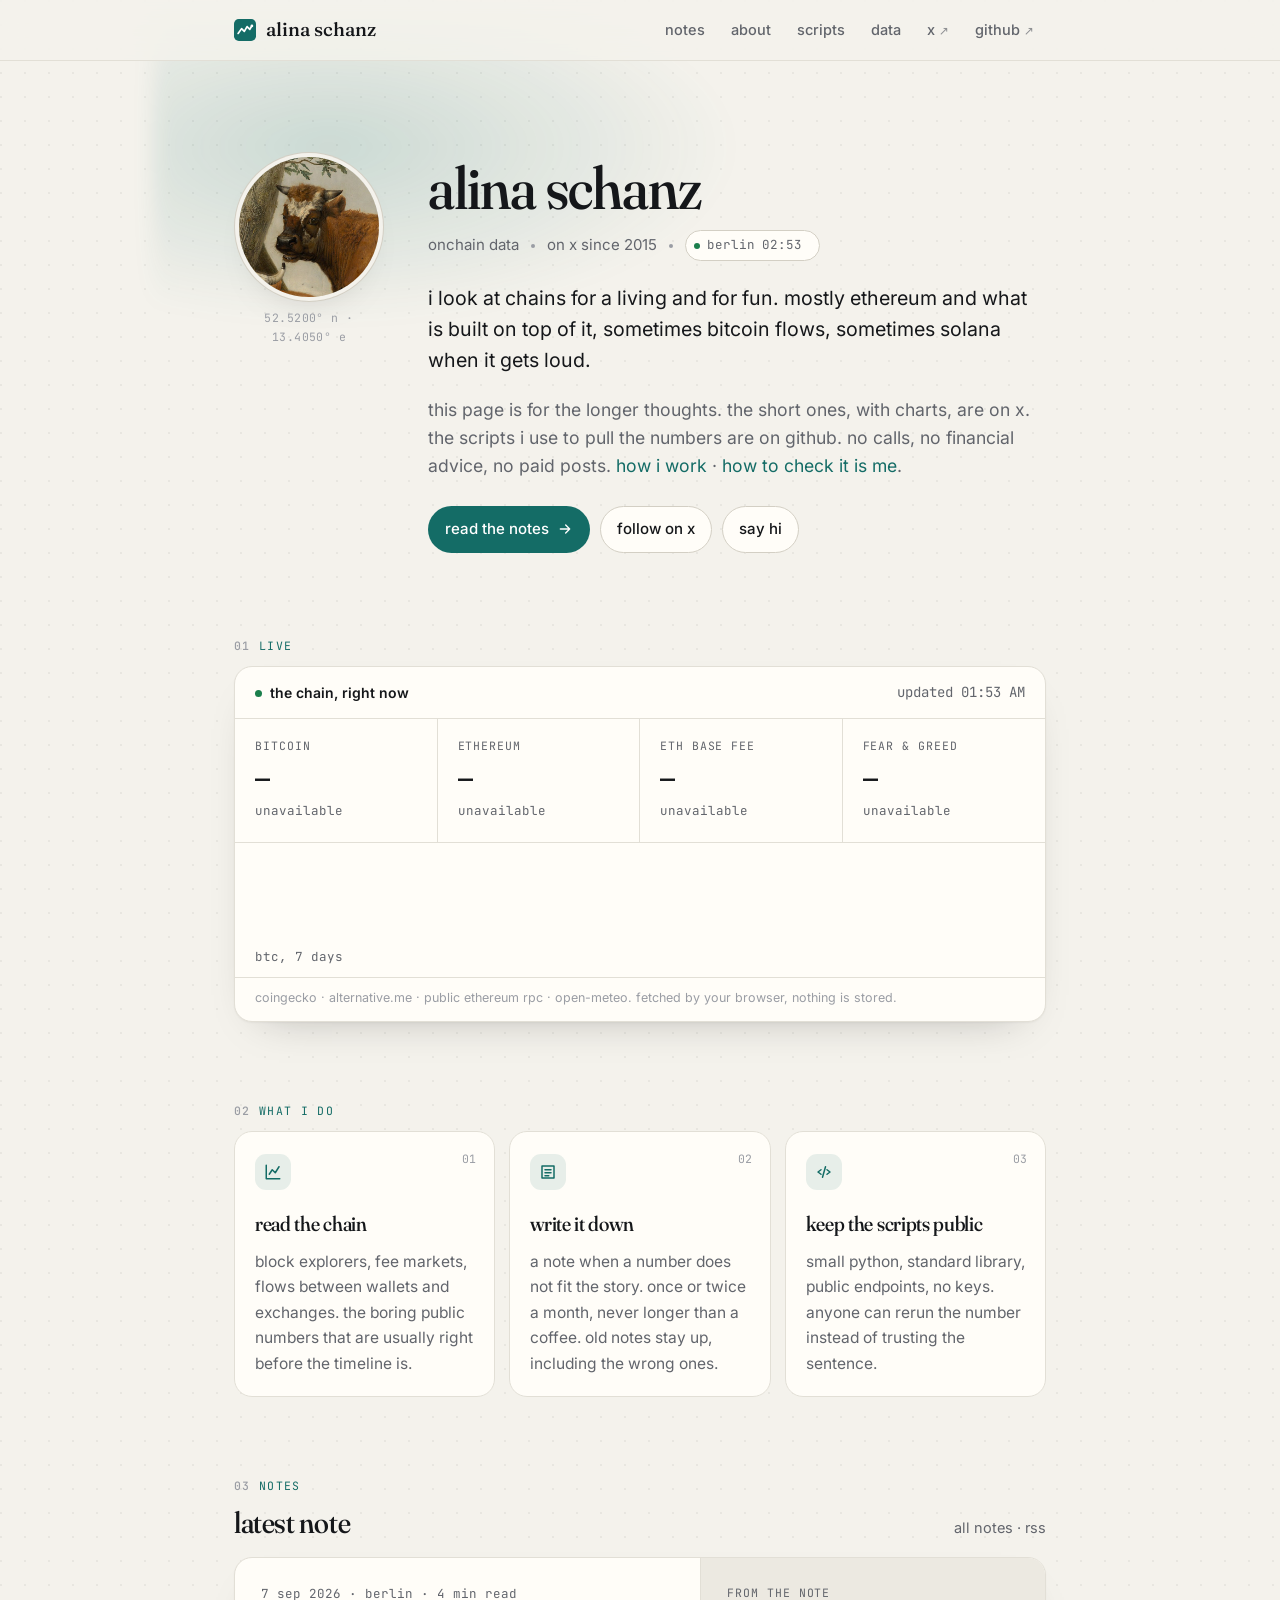
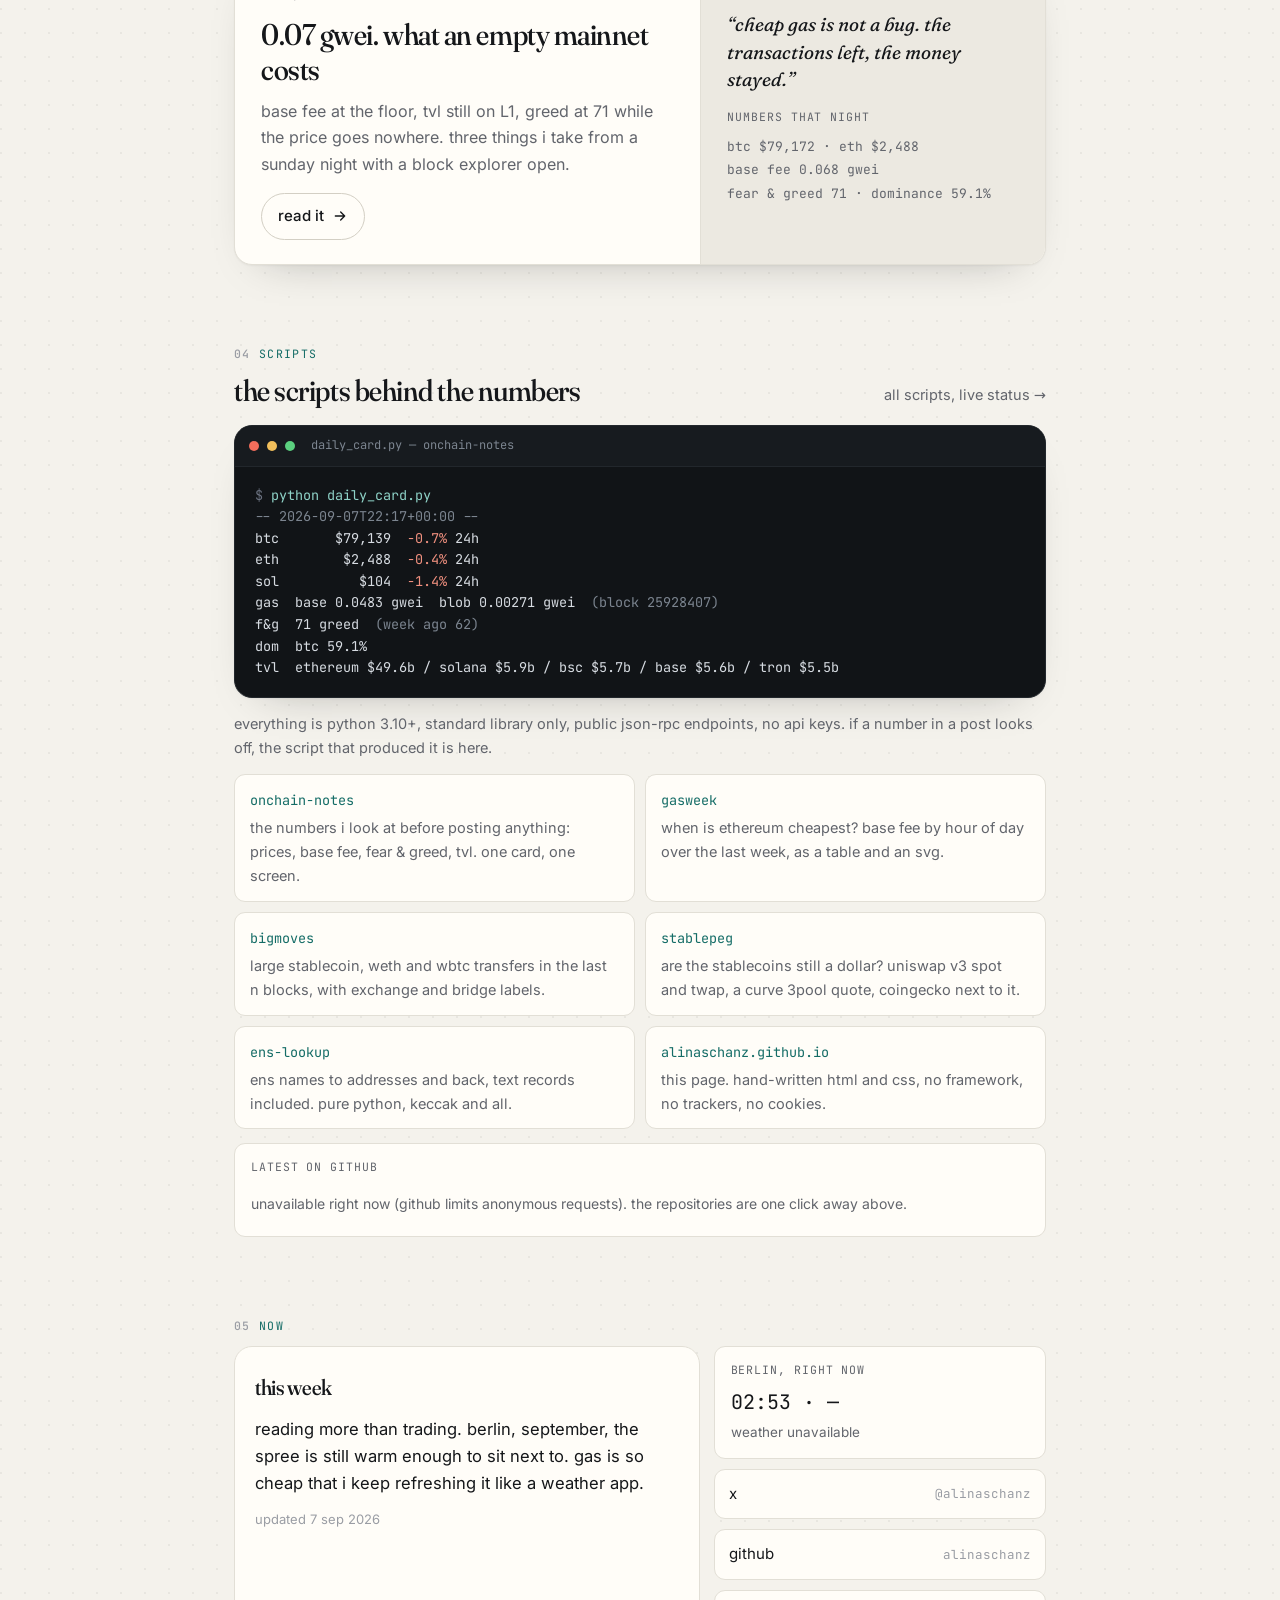
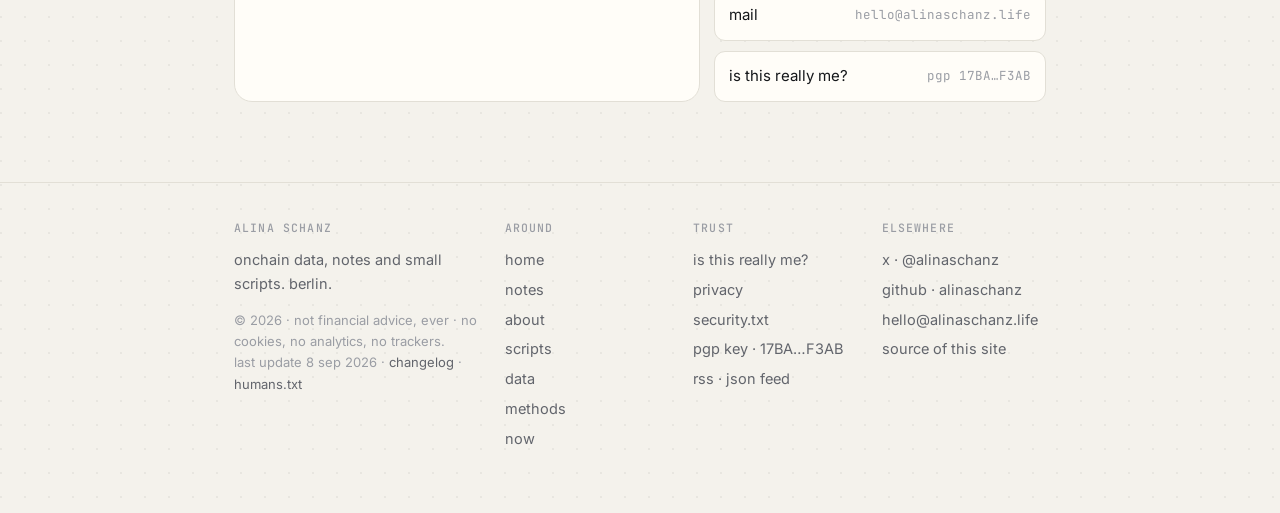
==== commit 9b04e861: "trust round: self-hosted fonts, a content security policy, verify, methods, data, scripts, privacy, " ====
--- a/index.html
+++ b/index.html
@@ -3,15 +3,17 @@
 <head>
 <meta charset="utf-8">
 <meta name="viewport" content="width=device-width,initial-scale=1">
+<meta http-equiv="Content-Security-Policy" content="default-src 'none'; script-src 'self'; style-src 'self'; img-src 'self' data:; font-src 'self'; connect-src 'self' https://api.coingecko.com https://api.exchange.coinbase.com https://min-api.cryptocompare.com https://api.alternative.me https://ethereum-rpc.publicnode.com https://eth.drpc.org https://rpc.mevblocker.io https://api.open-meteo.com https://api.github.com https://raw.githubusercontent.com; manifest-src 'self'; base-uri 'none'; form-action 'none'">
 <title>alina schanz — onchain data, berlin</title>
 <meta name="description" content="alina schanz. onchain data, notes and small scripts. berlin. numbers, not calls.">
+<meta name="author" content="alina schanz">
 <meta name="theme-color" content="#f4f2ec" media="(prefers-color-scheme: light)">
 <meta name="theme-color" content="#0d0f11" media="(prefers-color-scheme: dark)">
 <link rel="canonical" href="https://alinaschanz.life/">
 <meta property="og:type" content="website">
 <meta property="og:site_name" content="alina schanz">
 <meta property="og:title" content="alina schanz — onchain data, berlin">
-<meta property="og:description" content="onchain data, notes and small scripts. numbers, not calls.">
+<meta property="og:description" content="alina schanz. onchain data, notes and small scripts. berlin. numbers, not calls.">
 <meta property="og:url" content="https://alinaschanz.life/">
 <meta property="og:image" content="https://alinaschanz.life/img/og.png">
 <meta property="og:image:width" content="1200">
@@ -21,20 +23,23 @@
 <meta name="twitter:creator" content="@alinaschanz">
 <meta name="twitter:image" content="https://alinaschanz.life/img/og.png">
 <link rel="icon" href="/favicon.svg" type="image/svg+xml">
-<link rel="apple-touch-icon" href="/img/avatar-160.jpg">
+<link rel="apple-touch-icon" href="/img/icon-192.png">
+<link rel="manifest" href="/manifest.webmanifest">
 <link rel="alternate" type="application/atom+xml" title="alina schanz — notes" href="/feed.xml">
+<link rel="alternate" type="application/feed+json" title="alina schanz — notes" href="/feed.json">
 <link rel="me" href="https://x.com/alinaschanz">
 <link rel="me" href="https://github.com/alinaschanz">
-<link rel="preconnect" href="https://fonts.googleapis.com">
-<link rel="preconnect" href="https://fonts.gstatic.com" crossorigin>
-<link rel="stylesheet" href="https://fonts.googleapis.com/css2?family=Fraunces:ital,opsz,wght@0,9..144,300..600;1,9..144,300..600&family=Inter:wght@400;500;600&family=JetBrains+Mono:wght@400;500&display=swap">
+<link rel="me" href="mailto:hello@alinaschanz.life">
+<link rel="pgpkey" href="/pgp.txt">
+<link rel="author" href="/about/">
 <link rel="stylesheet" href="/style.css">
 <script type="application/ld+json">
-{"@context":"https://schema.org","@type":"Person","name":"Alina Schanz","url":"https://alinaschanz.life/","image":"https://alinaschanz.life/img/avatar.jpg","jobTitle":"Onchain data analyst","address":{"@type":"PostalAddress","addressLocality":"Berlin","addressCountry":"DE"},"email":"mailto:hello@alinaschanz.life","sameAs":["https://x.com/alinaschanz","https://github.com/alinaschanz"]}
+{"@context": "https://schema.org", "@graph": [{"@type": "WebSite", "@id": "https://alinaschanz.life/#site", "url": "https://alinaschanz.life/", "name": "alina schanz", "description": "onchain data, notes and small scripts. berlin. numbers, not calls.", "inLanguage": "en", "publisher": {"@id": "https://alinaschanz.life/#me"}}, {"@type": "Person", "@id": "https://alinaschanz.life/#me", "name": "Alina Schanz", "url": "https://alinaschanz.life/", "image": "https://alinaschanz.life/img/avatar.jpg", "jobTitle": "Onchain data analyst", "address": {"@type": "PostalAddress", "addressLocality": "Berlin", "addressCountry": "DE"}, "email": "mailto:hello@alinaschanz.life", "sameAs": ["https://x.com/alinaschanz", "https://github.com/alinaschanz"], "knowsAbout": ["Ethereum", "Bitcoin", "onchain data", "gas fees", "stablecoins", "ENS"], "identifier": {"@type": "PropertyValue", "propertyID": "OpenPGP fingerprint", "value": "17BA4C393451A56B37B8EDBBF1A6474B431DF3AB"}}]}
 </script>
 </head>
 <body>
 
+<a class="skip" href="#main">skip to content</a>
 <header class="top">
   <div class="wrap">
     <a class="brand" href="/" aria-label="alina schanz, home">
@@ -45,7 +50,8 @@
       <ul class="menu">
         <li><a href="/notes/">notes</a></li>
         <li><a href="/about/">about</a></li>
-        <li><a class="hide-sm" href="#scripts">scripts</a></li>
+        <li><a class="hide-sm" href="/scripts/">scripts</a></li>
+        <li><a class="hide-sm" href="/data/">data</a></li>
         <li><a class="ext" href="https://x.com/alinaschanz" rel="me noopener">x</a></li>
         <li><a class="ext" href="https://github.com/alinaschanz" rel="me noopener">github</a></li>
       </ul>
@@ -53,7 +59,7 @@
   </div>
 </header>
 
-<main class="wrap">
+<main class="wrap" id="main">
 
   <section class="hero" aria-labelledby="name">
     <div class="portrait">
@@ -68,7 +74,7 @@
         <span class="pill" title="berlin, right now"><span class="dotlive" aria-hidden="true"></span>berlin <span id="pill-time" class="mono">--:--</span><span class="muted" id="pill-wx"></span></span>
       </div>
       <p class="lead">i look at chains for a living and for fun. mostly ethereum and what is built on top of it, sometimes bitcoin flows, sometimes solana when it gets loud.</p>
-      <p class="lead">this page is for the longer thoughts. the short ones, with charts, are on x. the scripts i use to pull the numbers are on github. no calls, no financial advice, no paid posts. <a href="/about/#disclosure">how i work</a>.</p>
+      <p class="lead">this page is for the longer thoughts. the short ones, with charts, are on x. the scripts i use to pull the numbers are on github. no calls, no financial advice, no paid posts. <a href="/about/#disclosure">how i work</a> · <a href="/verify/">how to check it is me</a>.</p>
       <div class="cta">
         <a class="btn primary" href="/notes/">read the notes
           <svg viewBox="0 0 24 24" fill="none" stroke="currentColor" stroke-width="2" stroke-linecap="round" stroke-linejoin="round" aria-hidden="true"><path d="M5 12h14M13 6l6 6-6 6"/></svg>
@@ -141,14 +147,14 @@
         <div class="k">from the note</div>
         <p class="quote">“cheap gas is not a bug. the transactions left, the money stayed.”</p>
         <div class="k">numbers that night</div>
-        <div class="mono muted" style="font-size:13px;line-height:1.8">btc $79,172 · eth $2,488<br>base fee 0.068 gwei<br>fear &amp; greed 71 · dominance 59.1%</div>
+        <div class="mono muted nums">btc $79,172 · eth $2,488<br>base fee 0.068 gwei<br>fear &amp; greed 71 · dominance 59.1%</div>
       </div>
     </div>
   </section>
 
   <section id="scripts" aria-labelledby="scripts-h">
     <div class="label"><b>04</b>scripts</div>
-    <div class="sec-head"><h2 id="scripts-h">the scripts behind the numbers</h2><a href="https://github.com/alinaschanz" rel="me noopener">github.com/alinaschanz ↗</a></div>
+    <div class="sec-head"><h2 id="scripts-h">the scripts behind the numbers</h2><a href="/scripts/">all scripts, live status →</a></div>
     <div class="term-win">
       <div class="term-bar"><i></i><i></i><i></i><span>daily_card.py — onchain-notes</span></div>
 <pre class="term" aria-label="sample output of daily_card.py"><span class="cmd">python daily_card.py</span>
@@ -170,13 +176,17 @@
       <li><a href="https://github.com/alinaschanz/ens-lookup" rel="noopener">ens-lookup</a><span>ens names to addresses and back, text records included. pure python, keccak and all.</span></li>
       <li><a href="https://github.com/alinaschanz/alinaschanz.github.io" rel="noopener">alinaschanz.github.io</a><span>this page. hand-written html and css, no framework, no trackers, no cookies.</span></li>
     </ul>
+    <div class="activity">
+      <div class="k">latest on github <span class="muted" id="gh-note"></span></div>
+      <ul class="commits" id="gh-commits"><li class="muted">loading…</li></ul>
+    </div>
   </section>
 
   <section aria-labelledby="now-h">
     <div class="label"><b>05</b>now</div>
     <div class="now">
       <div class="card">
-        <h3 id="now-h" style="font-size:22px;margin-bottom:10px">this week</h3>
+        <h3 id="now-h" class="h">this week</h3>
         <p>reading more than trading. berlin, september, the spree is still warm enough to sit next to. gas is so cheap that i keep refreshing it like a weather app.</p>
         <div class="when">updated 7 sep 2026</div>
       </div>
@@ -186,6 +196,7 @@
           <a href="https://x.com/alinaschanz" rel="me noopener"><span>x</span><span>@alinaschanz</span></a>
           <a href="https://github.com/alinaschanz" rel="me noopener"><span>github</span><span>alinaschanz</span></a>
           <a href="mailto:hello@alinaschanz.life"><span>mail</span><span>hello@alinaschanz.life</span></a>
+          <a href="/verify/"><span>is this really me?</span><span>pgp 17BA…F3AB</span></a>
         </div>
       </div>
     </div>
@@ -198,15 +209,28 @@
     <div>
       <h4>alina schanz</h4>
       <p>onchain data, notes and small scripts. berlin.</p>
-      <p class="fine">© 2026 · not financial advice, ever · no cookies, no analytics, no trackers.<br>last update 8 sep 2026 · <a href="/humans.txt">humans.txt</a></p>
+      <p class="fine">© 2026 · not financial advice, ever · no cookies, no analytics, no trackers.<br>last update 8 sep 2026 · <a href="/changelog/">changelog</a> · <a href="/humans.txt">humans.txt</a></p>
     </div>
     <div>
       <h4>around</h4>
       <ul>
+        <li><a href="/">home</a></li>
         <li><a href="/notes/">notes</a></li>
         <li><a href="/about/">about</a></li>
-        <li><a href="/#scripts">scripts</a></li>
-        <li><a href="/feed.xml">rss</a></li>
+        <li><a href="/scripts/">scripts</a></li>
+        <li><a href="/data/">data</a></li>
+        <li><a href="/methods/">methods</a></li>
+        <li><a href="/now/">now</a></li>
+      </ul>
+    </div>
+    <div>
+      <h4>trust</h4>
+      <ul>
+        <li><a href="/verify/">is this really me?</a></li>
+        <li><a href="/privacy/">privacy</a></li>
+        <li><a href="/.well-known/security.txt">security.txt</a></li>
+        <li><a href="/pgp.txt">pgp key · 17BA…F3AB</a></li>
+        <li><a href="/feed.xml">rss</a> · <a href="/feed.json">json feed</a></li>
       </ul>
     </div>
     <div>
--- a/style.css
+++ b/style.css
@@ -1,4 +1,39 @@
 /* alinaschanz.life — hand-written, no framework. */
+
+/* self-hosted, latin subsets, variable fonts. fraunces, inter and jetbrains mono are all under the sil open font license. */
+@font-face {
+  font-family: "Fraunces";
+  font-style: normal;
+  font-weight: 300 600;
+  font-display: swap;
+  src: url("/fonts/fraunces-variable.woff2") format("woff2");
+  unicode-range: U+0000-00FF, U+0131, U+0152-0153, U+02BB-02BC, U+02C6, U+02DA, U+02DC, U+0304, U+0308, U+0329, U+2000-206F, U+20AC, U+2122, U+2191, U+2193, U+2212, U+2215, U+FEFF, U+FFFD;
+}
+@font-face {
+  font-family: "Fraunces";
+  font-style: italic;
+  font-weight: 300 600;
+  font-display: swap;
+  src: url("/fonts/fraunces-italic-variable.woff2") format("woff2");
+  unicode-range: U+0000-00FF, U+0131, U+0152-0153, U+02BB-02BC, U+02C6, U+02DA, U+02DC, U+0304, U+0308, U+0329, U+2000-206F, U+20AC, U+2122, U+2191, U+2193, U+2212, U+2215, U+FEFF, U+FFFD;
+}
+@font-face {
+  font-family: "Inter";
+  font-style: normal;
+  font-weight: 400 600;
+  font-display: swap;
+  src: url("/fonts/inter-variable.woff2") format("woff2");
+  unicode-range: U+0000-00FF, U+0131, U+0152-0153, U+02BB-02BC, U+02C6, U+02DA, U+02DC, U+0304, U+0308, U+0329, U+2000-206F, U+20AC, U+2122, U+2191, U+2193, U+2212, U+2215, U+FEFF, U+FFFD;
+}
+@font-face {
+  font-family: "JetBrains Mono";
+  font-style: normal;
+  font-weight: 400 500;
+  font-display: swap;
+  src: url("/fonts/jetbrains-mono-variable.woff2") format("woff2");
+  unicode-range: U+0000-00FF, U+0131, U+0152-0153, U+02BB-02BC, U+02C6, U+02DA, U+02DC, U+0304, U+0308, U+0329, U+2000-206F, U+20AC, U+2122, U+2191, U+2193, U+2212, U+2215, U+FEFF, U+FFFD;
+}
+
 :root {
   color-scheme: light dark;
   --bg: #f4f2ec;
@@ -224,7 +259,8 @@
 /* footer */
 footer { margin-top: 40px; padding: 36px 0 56px; border-top: 1px solid var(--line); color: var(--muted); font-size: 14.5px; }
 .foot { display: grid; grid-template-columns: 1fr; gap: 24px; }
-@media (min-width: 640px) { .foot { grid-template-columns: 1.6fr 1fr 1fr; } }
+@media (min-width: 640px) { .foot { grid-template-columns: 1fr 1fr; } }
+@media (min-width: 820px) { .foot { grid-template-columns: 1.5fr 1fr 1fr 1fr; } }
 .foot h4 { font-family: var(--mono); font-size: 11.5px; letter-spacing: .1em; text-transform: uppercase; color: var(--faint); margin: 0 0 10px; font-weight: 500; }
 .foot p { margin: 0 0 8px; }
 .foot ul { list-style: none; margin: 0; padding: 0; }
@@ -276,3 +312,91 @@
 @keyframes rise { from { opacity: 0; transform: translateY(8px); } to { opacity: 1; transform: none; } }
 .hero > * { animation: rise .5s ease both; }
 .hero > *:nth-child(2) { animation-delay: .08s; }
+
+/* classes that replaced inline styles */
+.feature .side .nums { font-size: 13px; line-height: 1.8; }
+.now .card h3.h { font-size: 22px; margin-bottom: 10px; }
+.notes .d, .notes .m { display: block; }
+.fine-top { color: var(--muted); font-size: 15.5px; }
+.menu a[aria-current="page"] { color: var(--fg); background: var(--surface-2); }
+
+/* skip link */
+.skip { position: absolute; left: -999px; top: 10px; background: var(--accent); color: var(--accent-ink); padding: 8px 12px; border-radius: 8px; z-index: 20; font-size: 14px; }
+.skip:focus { left: 12px; }
+
+/* github activity */
+.activity { margin-top: 14px; border: 1px solid var(--line); border-radius: var(--r-sm); background: var(--surface); padding: 14px 16px; }
+.activity .k { font-family: var(--mono); font-size: 11.5px; letter-spacing: .08em; text-transform: uppercase; color: var(--muted); margin-bottom: 8px; }
+.activity .k .muted { text-transform: none; letter-spacing: 0; margin-left: 8px; }
+.commits { list-style: none; margin: 0; padding: 0; font-size: 14px; }
+.commits li { display: grid; grid-template-columns: 1fr auto; gap: 4px 12px; padding: 7px 0; border-top: 1px solid var(--line); }
+.commits li:first-child { border-top: 0; }
+.commits .repo { font-family: var(--mono); font-size: 12.5px; color: var(--accent); margin-right: 8px; }
+.commits .msg { color: var(--fg); }
+.commits .when { font-family: var(--mono); font-size: 12px; color: var(--faint); white-space: nowrap; }
+.commits a { color: inherit; }
+
+/* verify */
+.kv { display: grid; grid-template-columns: 1fr; gap: 10px; margin: 0 0 1.6em; }
+@media (min-width: 640px) { .kv { grid-template-columns: repeat(2, 1fr); } }
+.kv .item { border: 1px solid var(--line); border-radius: var(--r-sm); background: var(--surface); padding: 14px 16px; }
+.kv .k { font-family: var(--mono); font-size: 11.5px; letter-spacing: .08em; text-transform: uppercase; color: var(--muted); margin-bottom: 6px; }
+.kv .v { font-size: 15.5px; line-height: 1.55; }
+.fpr { display: block; font-family: var(--mono); font-size: 14px; letter-spacing: .04em; word-break: break-all; background: var(--surface-2); padding: 12px 14px; border-radius: var(--r-sm); margin: 0 0 12px; }
+pre.code { font-family: var(--mono); font-size: 13.5px; line-height: 1.6; background: #111417; color: #d7dce2; border-radius: var(--r-sm); padding: 14px 16px; overflow-x: auto; margin: 0 0 1.4em; }
+
+/* source tables */
+.src { width: 100%; border-collapse: collapse; font-size: 15px; }
+.src th, .src td { text-align: left; padding: 10px 12px; border-bottom: 1px solid var(--line); vertical-align: top; }
+.src th { font-family: var(--mono); font-size: 11.5px; letter-spacing: .08em; text-transform: uppercase; color: var(--muted); font-weight: 500; }
+.src tr:last-child td { border-bottom: 0; }
+.src td:first-child { color: var(--fg); }
+
+/* data page */
+.stats { display: grid; grid-template-columns: repeat(2, 1fr); gap: 10px; margin: 0 0 16px; }
+@media (min-width: 640px) { .stats { grid-template-columns: repeat(4, 1fr); } }
+.stats .tile { border: 1px solid var(--line); border-radius: var(--r-sm); background: var(--surface); border-right: 1px solid var(--line); border-bottom: 1px solid var(--line); }
+.stats .tile .v { font-size: 22px; }
+.chart { background: var(--surface); border: 1px solid var(--line); border-radius: var(--r); box-shadow: var(--shadow); padding: 18px 20px 12px; margin: 0 0 12px; }
+.chart svg { display: block; width: 100%; height: 220px; overflow: visible; }
+.chart .legend { display: flex; flex-wrap: wrap; gap: 14px; font-family: var(--mono); font-size: 12px; color: var(--muted); margin-top: 10px; }
+.chart .legend i { display: inline-block; width: 14px; height: 3px; vertical-align: middle; margin-right: 6px; border-radius: 2px; background: var(--accent); }
+.chart .legend i.band { height: 10px; opacity: .25; }
+.chart .legend i.max { background: var(--amber); }
+.grid-table { overflow-x: auto; border: 1px solid var(--line); border-radius: var(--r-sm); background: var(--surface); margin: 18px 0 1.4em; }
+.grid-table table { width: 100%; border-collapse: collapse; font-family: var(--mono); font-size: 13px; font-variant-numeric: tabular-nums; }
+.grid-table th, .grid-table td { padding: 8px 12px; border-bottom: 1px solid var(--line); text-align: right; white-space: nowrap; }
+.grid-table th { color: var(--muted); font-weight: 500; font-size: 11px; letter-spacing: .06em; text-transform: uppercase; }
+.grid-table th:first-child, .grid-table td:first-child { text-align: left; }
+.grid-table tr:last-child td { border-bottom: 0; }
+
+/* scripts page */
+.repo-cards { display: grid; grid-template-columns: 1fr; gap: 12px; margin: 0 0 14px; }
+@media (min-width: 640px) { .repo-cards { grid-template-columns: repeat(2, 1fr); } }
+.repo-card { border: 1px solid var(--line); border-radius: var(--r); background: var(--surface); padding: 16px 18px; display: flex; flex-direction: column; }
+.repo-card h3 { font-family: var(--mono); font-weight: 500; font-size: 15.5px; letter-spacing: 0; margin-bottom: 6px; font-variation-settings: normal; }
+.repo-card p { color: var(--muted); font-size: 14.5px; margin: 0 0 10px; flex: 1; }
+.repo-card .row { display: flex; flex-wrap: wrap; gap: 6px 14px; font-family: var(--mono); font-size: 12px; color: var(--faint); }
+.repo-card .ok { color: var(--up); } .repo-card .bad { color: var(--down); }
+.repo-card code { display: block; margin-top: 10px; padding: 8px 10px; font-size: 12.5px; overflow-x: auto; white-space: nowrap; }
+
+/* the switch on the privacy page */
+.switch { display: flex; flex-wrap: wrap; align-items: center; justify-content: space-between; gap: 12px; padding: 14px 16px; border: 1px solid var(--line-2); border-radius: var(--r-sm); background: var(--surface); font-size: 15.5px; margin: 0 0 10px; }
+.switch button { font: inherit; font-weight: 500; font-size: 14.5px; padding: 8px 14px; border-radius: 999px; border: 1px solid transparent; background: var(--accent); color: var(--accent-ink); cursor: pointer; }
+.switch button.off { background: var(--surface-2); color: var(--fg); border-color: var(--line-2); }
+
+/* changelog */
+.log { list-style: none; margin: 0 0 1.4em; padding: 0; }
+.log li { display: grid; grid-template-columns: 1fr; gap: 4px 20px; padding: 16px 0; border-top: 1px solid var(--line); }
+@media (min-width: 640px) { .log li { grid-template-columns: 120px 1fr; } }
+.log time { font-family: var(--mono); font-size: 13px; color: var(--muted); padding-top: 3px; }
+.log b { font-weight: 600; }
+.log p { margin: 4px 0 0; color: var(--muted); font-size: 15.5px; }
+
+/* print */
+@media print {
+  .top, footer, .cta, .share, .live, .skip, .activity, .switch { display: none !important; }
+  body { background: #fff; color: #000; font-size: 12pt; }
+  a { color: #000; text-decoration: underline; }
+  .prose a[href^="http"]::after { content: " (" attr(href) ")"; font-size: 10pt; color: #555; }
+}
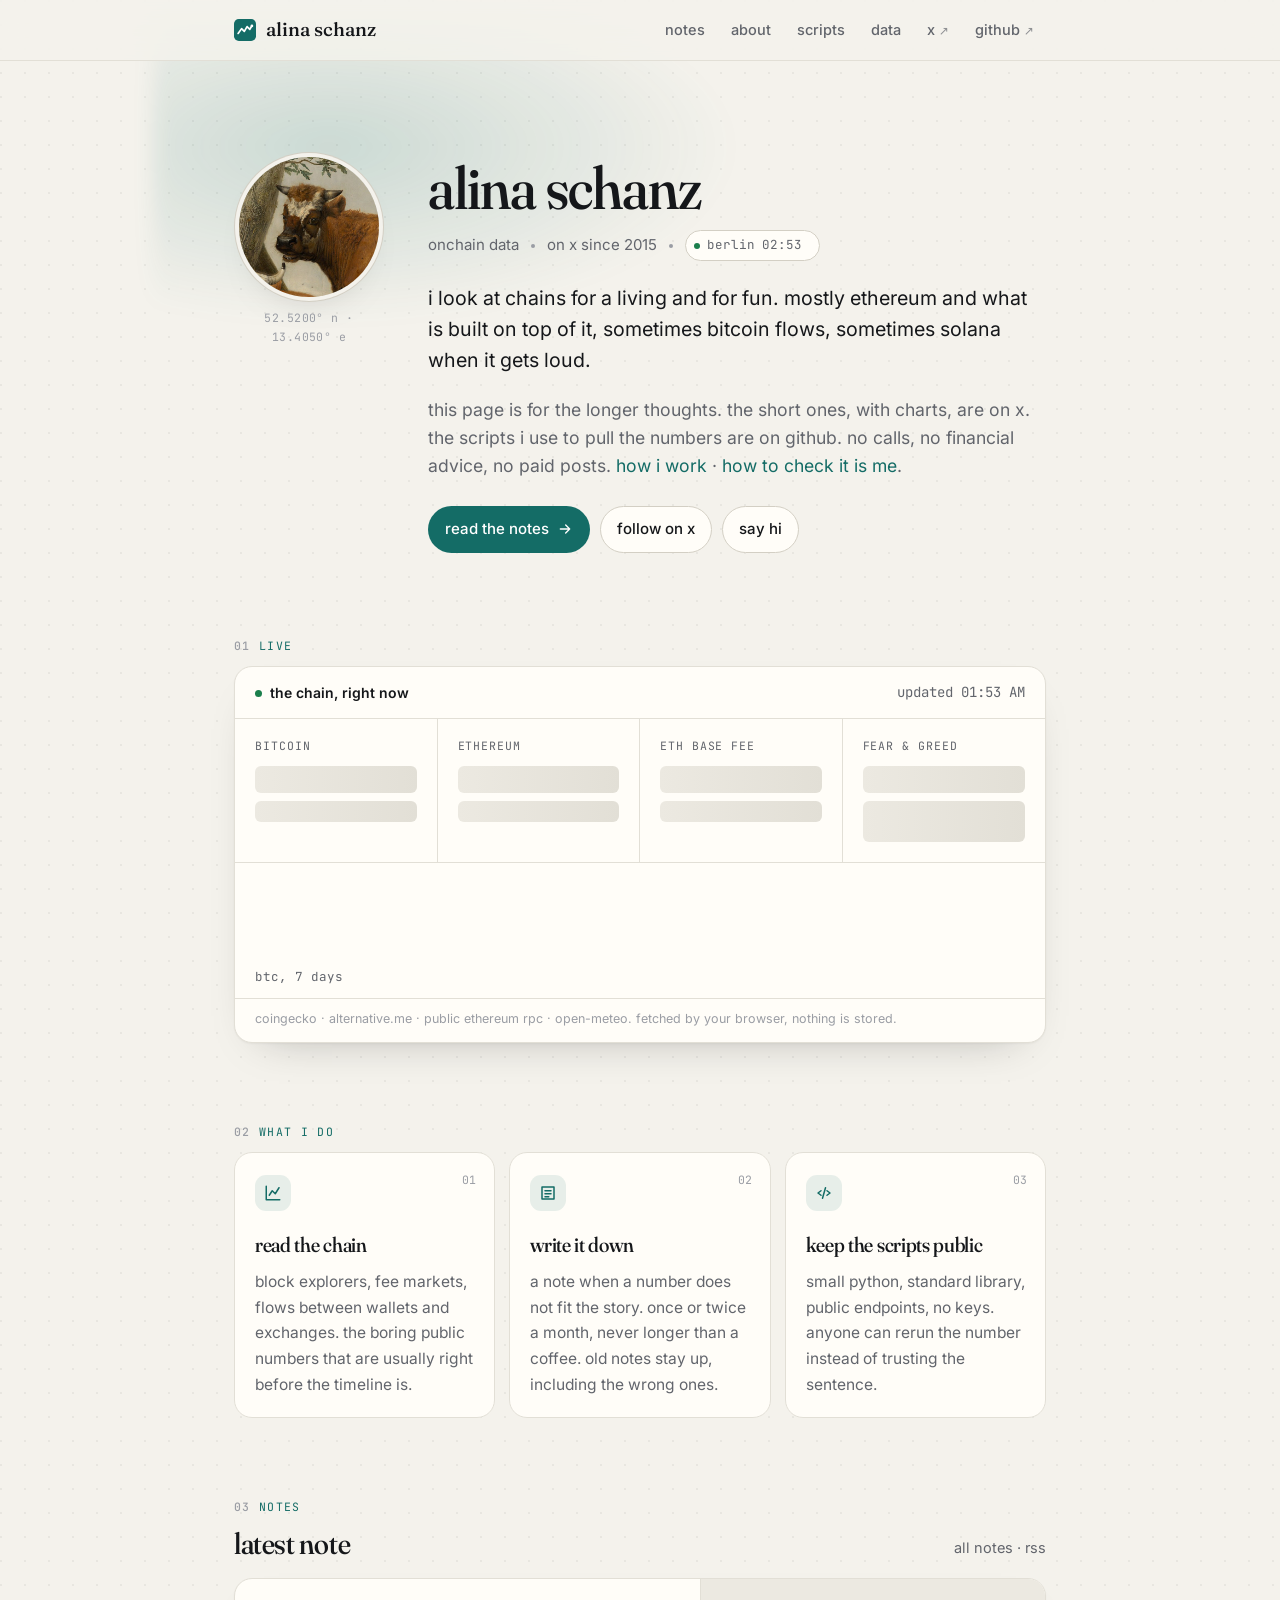
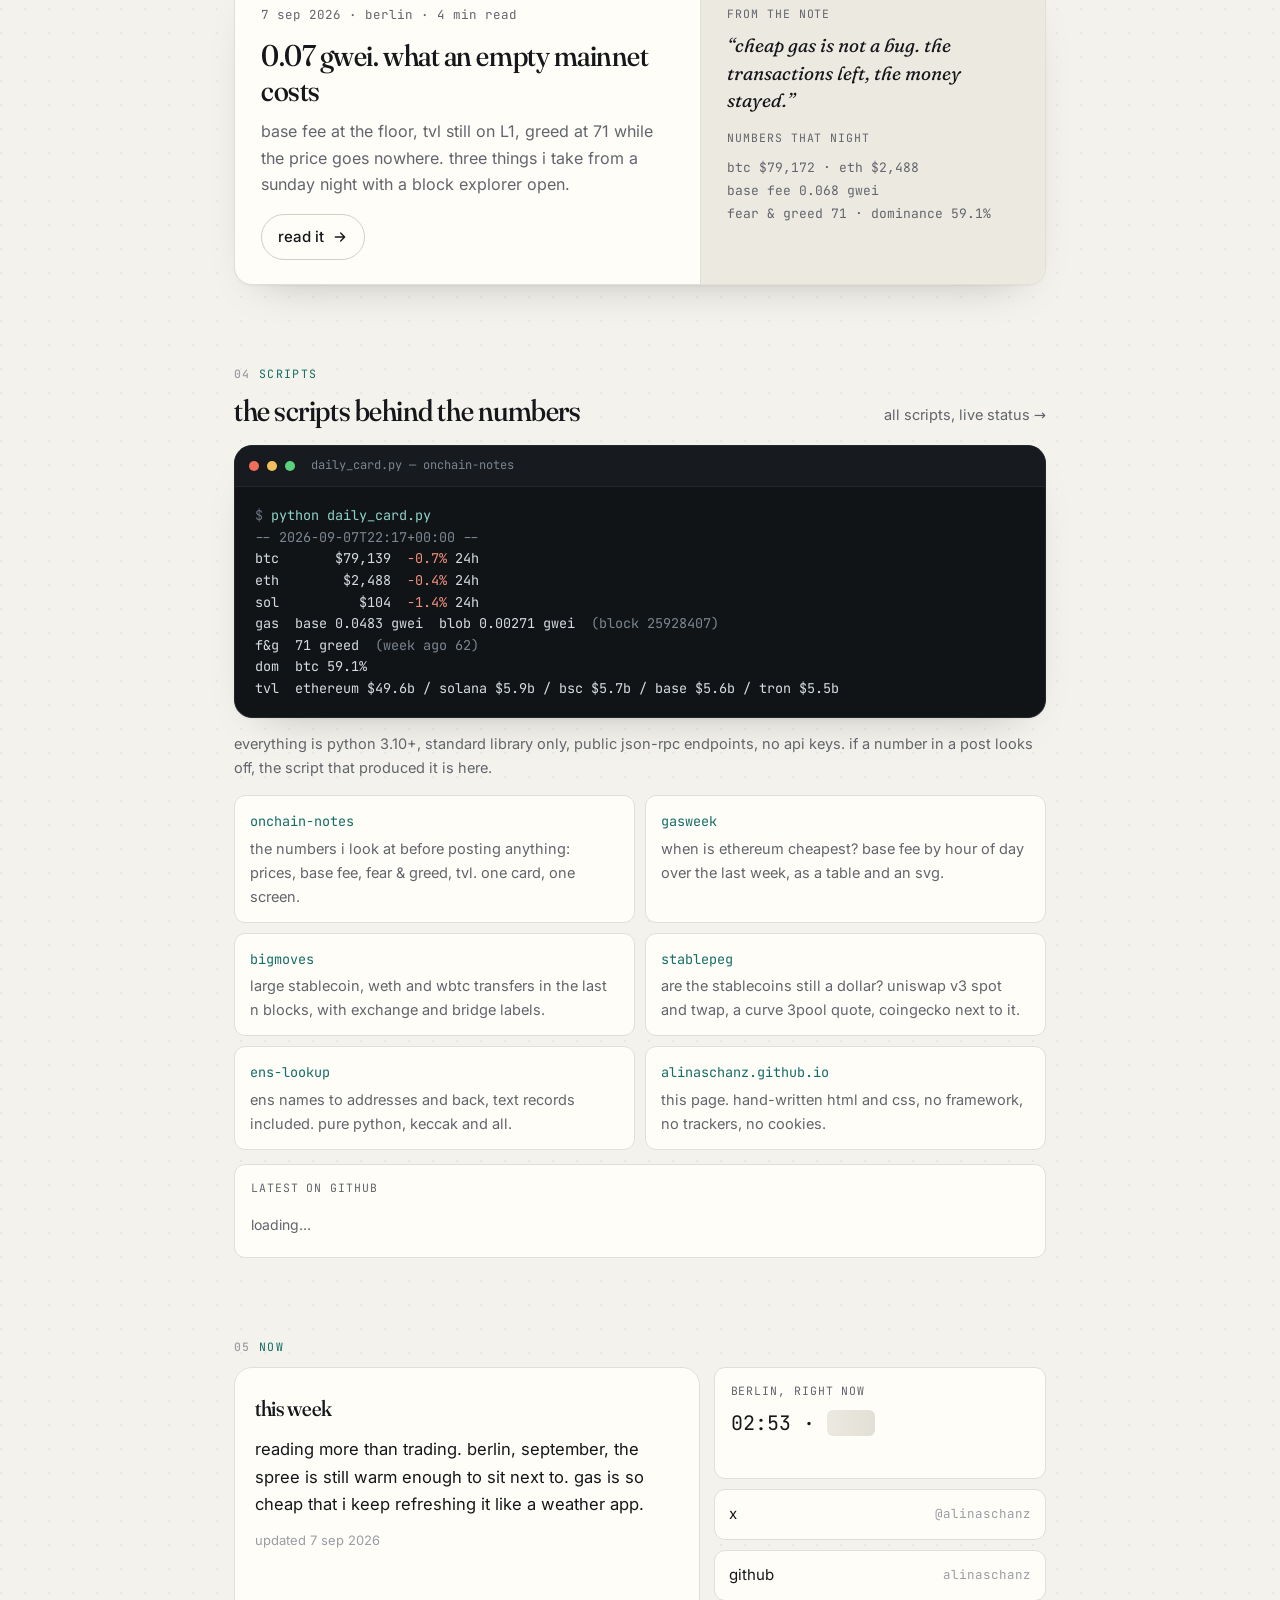
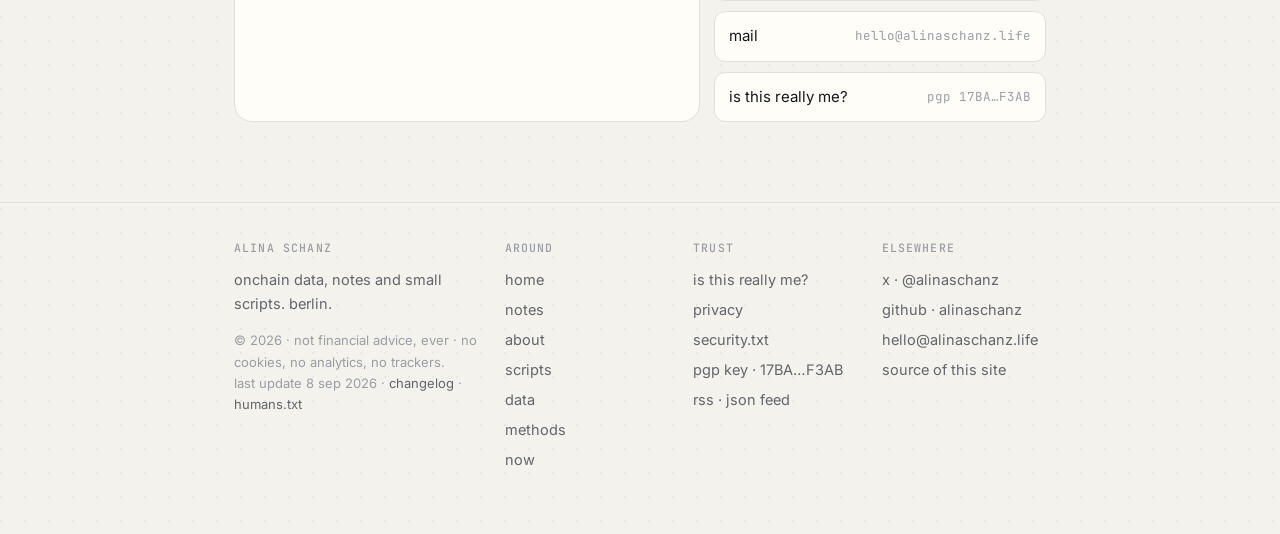
==== commit 6809e546: "live numbers: a second and a third source for every tile, one retry, and a try-again note instead of" ====
--- a/index.html
+++ b/index.html
@@ -3,7 +3,7 @@
 <head>
 <meta charset="utf-8">
 <meta name="viewport" content="width=device-width,initial-scale=1">
-<meta http-equiv="Content-Security-Policy" content="default-src 'none'; script-src 'self'; style-src 'self'; img-src 'self' data:; font-src 'self'; connect-src 'self' https://api.coingecko.com https://api.exchange.coinbase.com https://min-api.cryptocompare.com https://api.alternative.me https://ethereum-rpc.publicnode.com https://eth.drpc.org https://rpc.mevblocker.io https://api.open-meteo.com https://api.github.com https://raw.githubusercontent.com; manifest-src 'self'; base-uri 'none'; form-action 'none'">
+<meta http-equiv="Content-Security-Policy" content="default-src 'none'; script-src 'self'; style-src 'self'; img-src 'self' data:; font-src 'self'; connect-src 'self' https://api.coingecko.com https://api.exchange.coinbase.com https://api.kraken.com https://api.alternative.me https://ethereum-rpc.publicnode.com https://eth.drpc.org https://gateway.tenderly.co https://rpc.mevblocker.io https://api.open-meteo.com https://api.github.com https://raw.githubusercontent.com; manifest-src 'self'; base-uri 'none'; form-action 'none'">
 <title>alina schanz — onchain data, berlin</title>
 <meta name="description" content="alina schanz. onchain data, notes and small scripts. berlin. numbers, not calls.">
 <meta name="author" content="alina schanz">
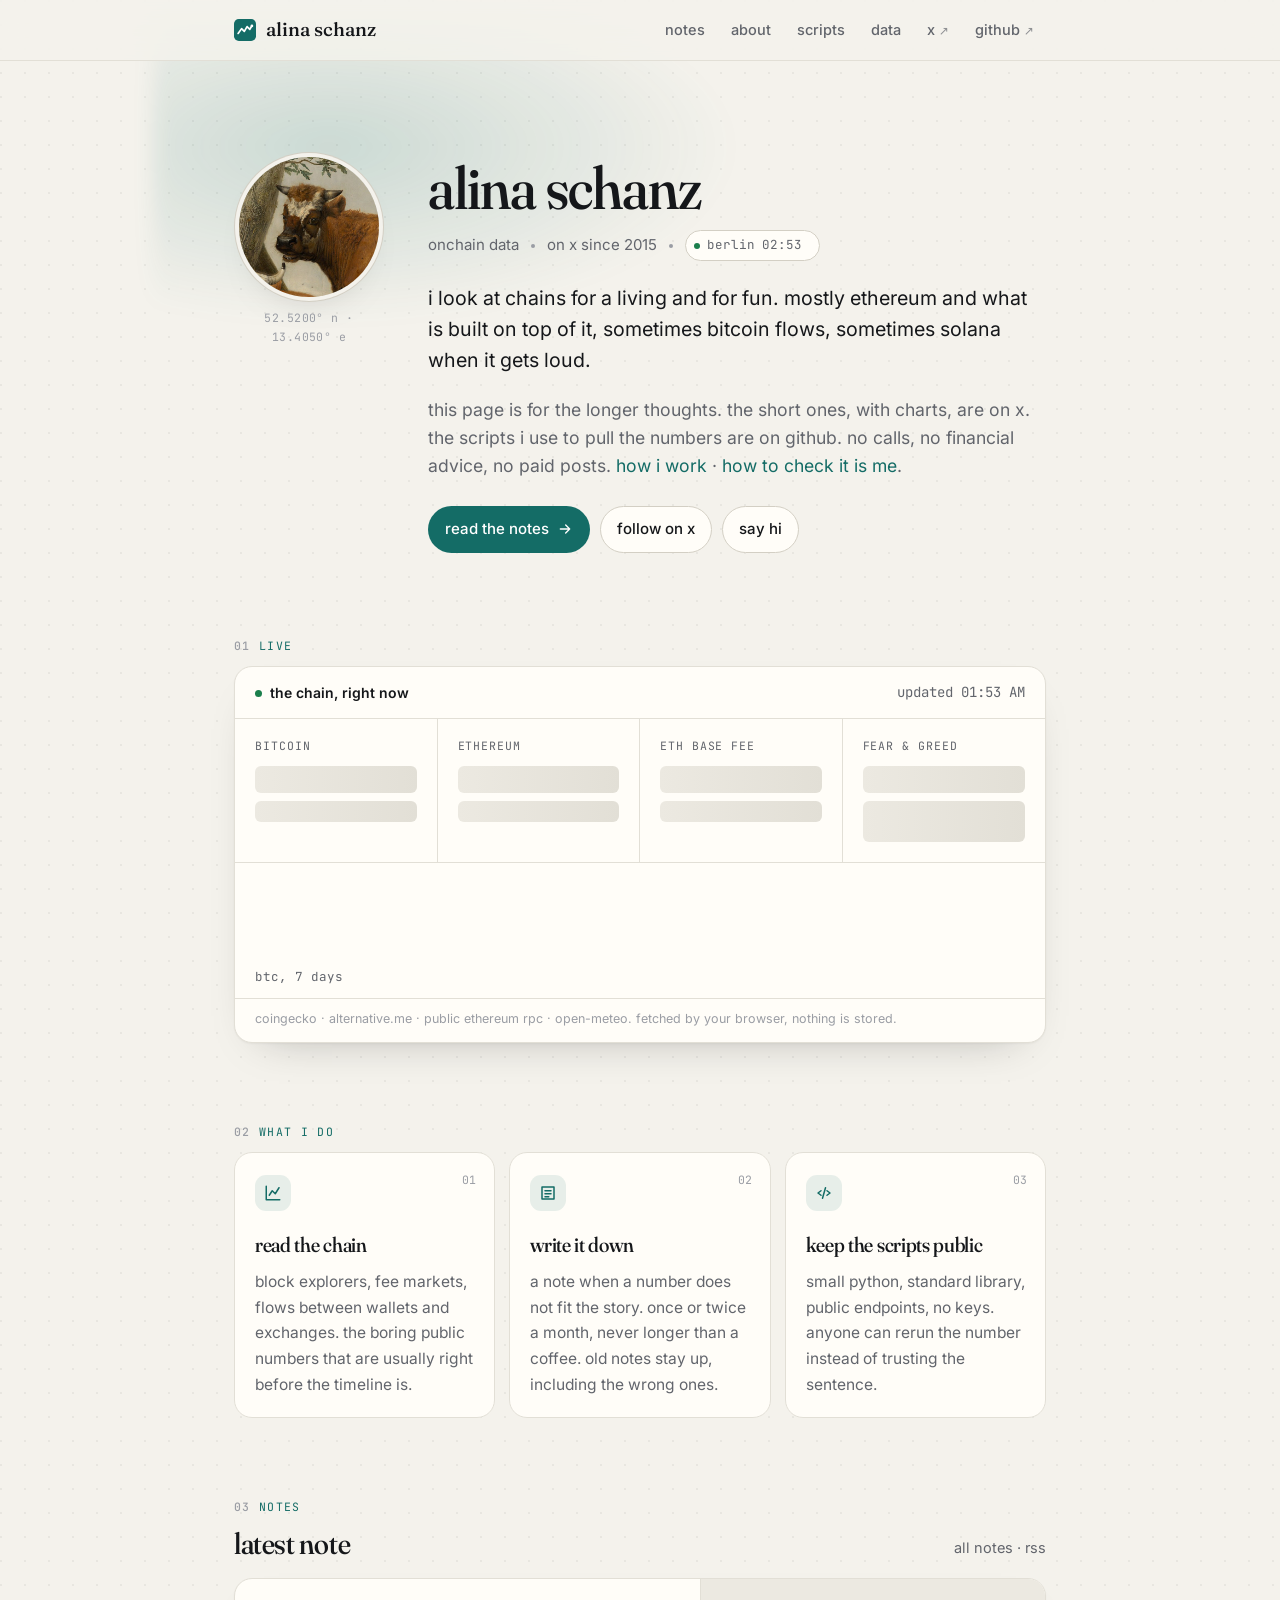
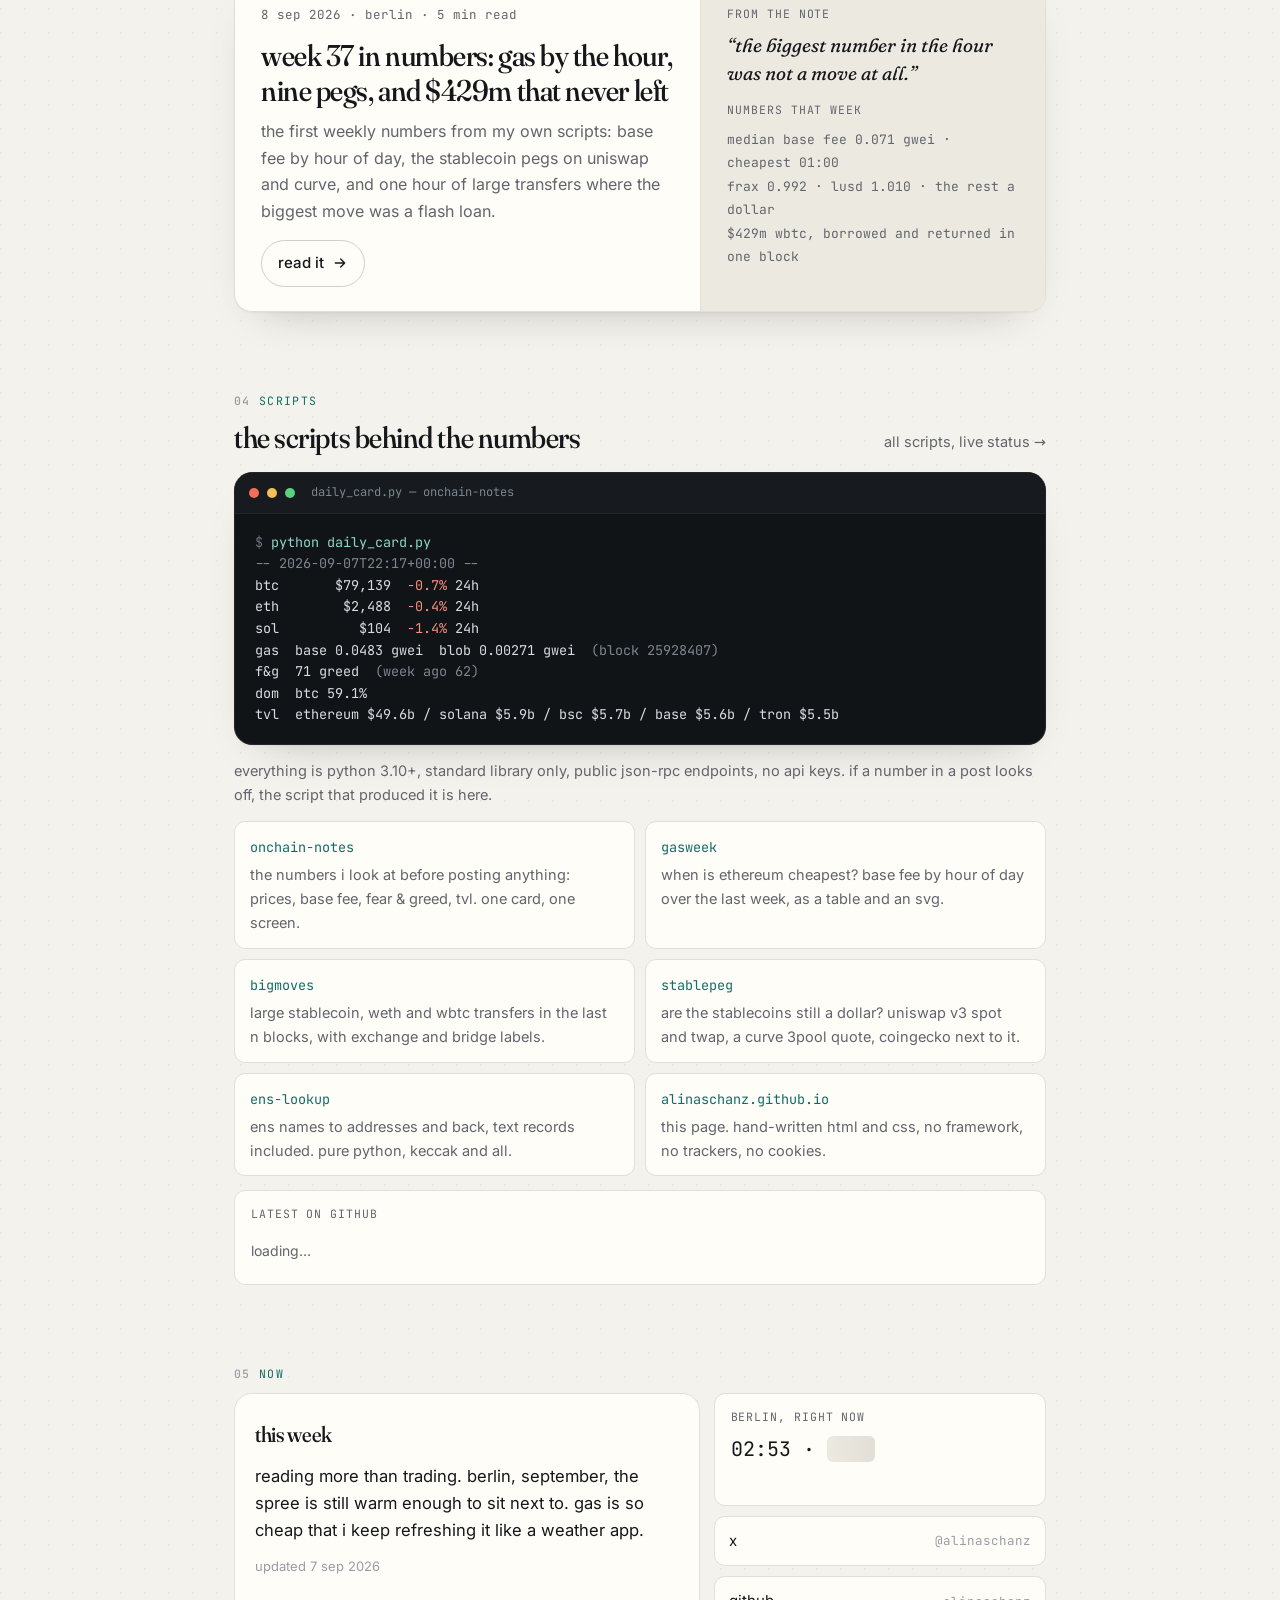
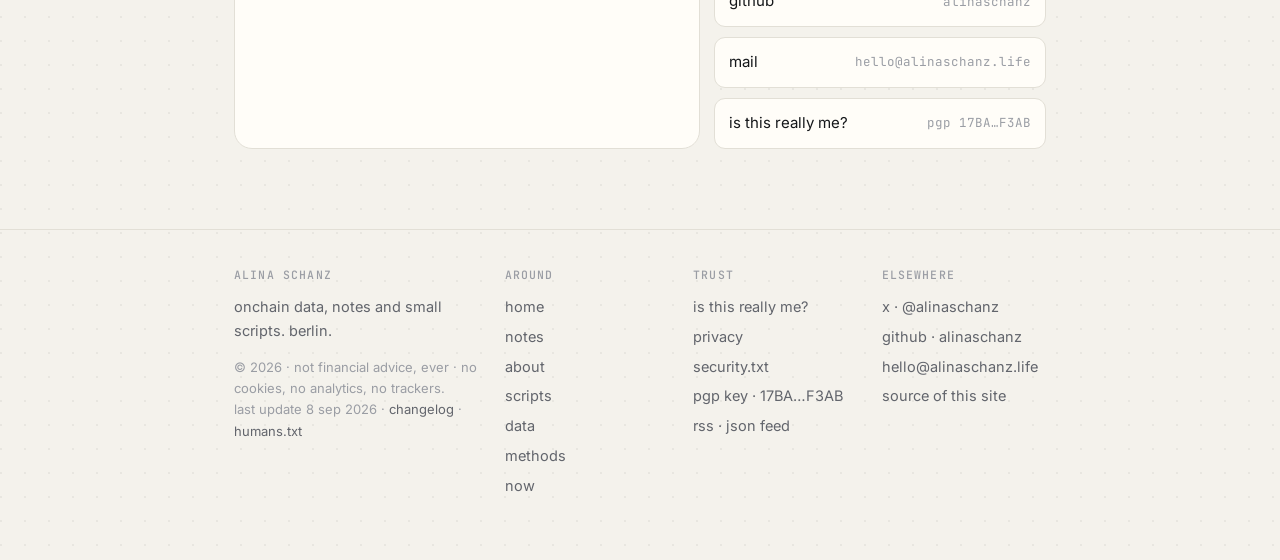
==== commit 449dc082: "the first weekly note: week 37 in numbers, gas by the hour, nine pegs, and a flash loan that looked " ====
--- a/index.html
+++ b/index.html
@@ -136,18 +136,18 @@
     <div class="sec-head"><h2 id="notes-h">latest note</h2><span class="links"><a href="/notes/">all notes</a> · <a href="/feed.xml">rss</a></span></div>
     <div class="feature">
       <div class="body">
-        <div class="meta">7 sep 2026 · berlin · 4 min read</div>
-        <h3><a href="/notes/2026-09-07-gas-at-0-07-gwei.html">0.07 gwei. what an empty mainnet costs</a></h3>
-        <p>base fee at the floor, tvl still on L1, greed at 71 while the price goes nowhere. three things i take from a sunday night with a block explorer open.</p>
-        <a class="btn" href="/notes/2026-09-07-gas-at-0-07-gwei.html">read it
+        <div class="meta">8 sep 2026 · berlin · 5 min read</div>
+        <h3><a href="/notes/2026-09-08-week-37-in-numbers.html">week 37 in numbers: gas by the hour, nine pegs, and $429m that never left</a></h3>
+        <p>the first weekly numbers from my own scripts: base fee by hour of day, the stablecoin pegs on uniswap and curve, and one hour of large transfers where the biggest move was a flash loan.</p>
+        <a class="btn" href="/notes/2026-09-08-week-37-in-numbers.html">read it
           <svg viewBox="0 0 24 24" fill="none" stroke="currentColor" stroke-width="2" stroke-linecap="round" stroke-linejoin="round" aria-hidden="true"><path d="M5 12h14M13 6l6 6-6 6"/></svg>
         </a>
       </div>
       <div class="side">
         <div class="k">from the note</div>
-        <p class="quote">“cheap gas is not a bug. the transactions left, the money stayed.”</p>
-        <div class="k">numbers that night</div>
-        <div class="mono muted nums">btc $79,172 · eth $2,488<br>base fee 0.068 gwei<br>fear &amp; greed 71 · dominance 59.1%</div>
+        <p class="quote">“the biggest number in the hour was not a move at all.”</p>
+        <div class="k">numbers that week</div>
+        <div class="mono muted nums">median base fee 0.071 gwei · cheapest 01:00<br>frax 0.992 · lusd 1.010 · the rest a dollar<br>$429m wbtc, borrowed and returned in one block</div>
       </div>
     </div>
   </section>
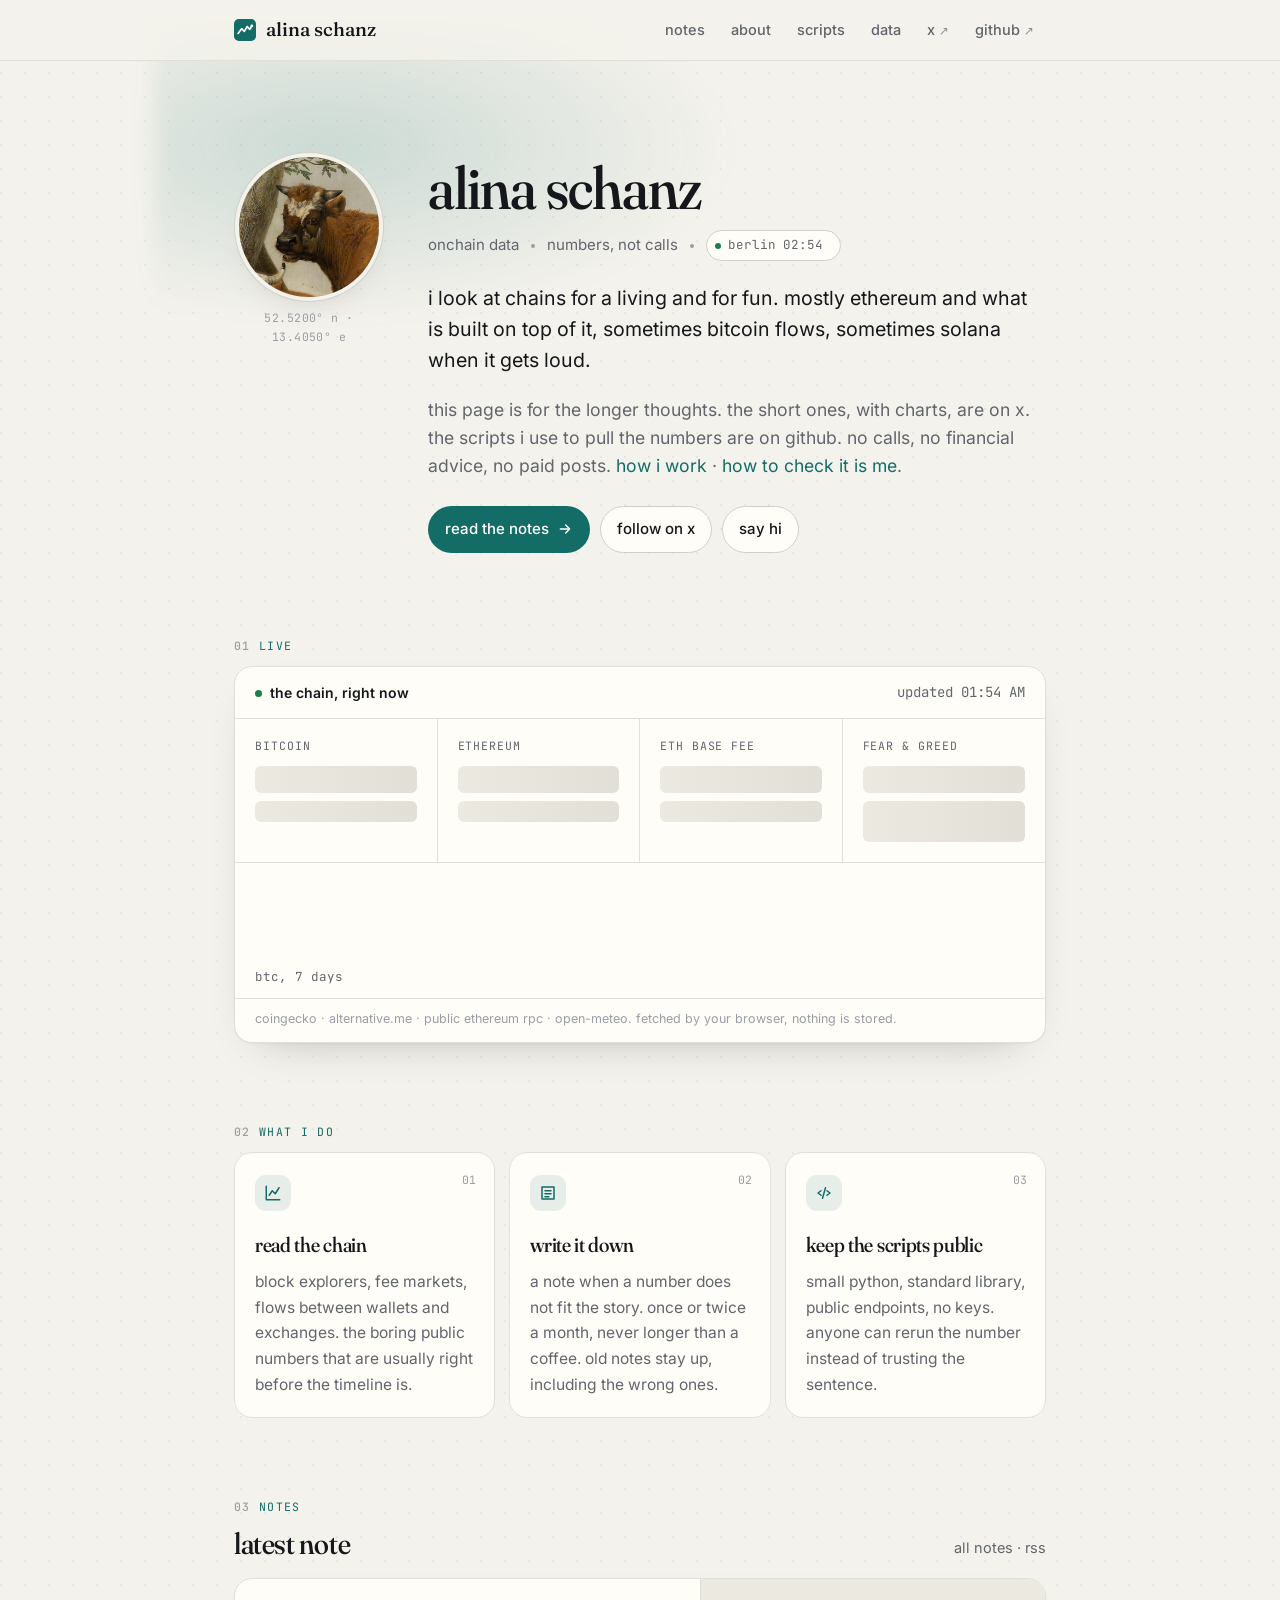
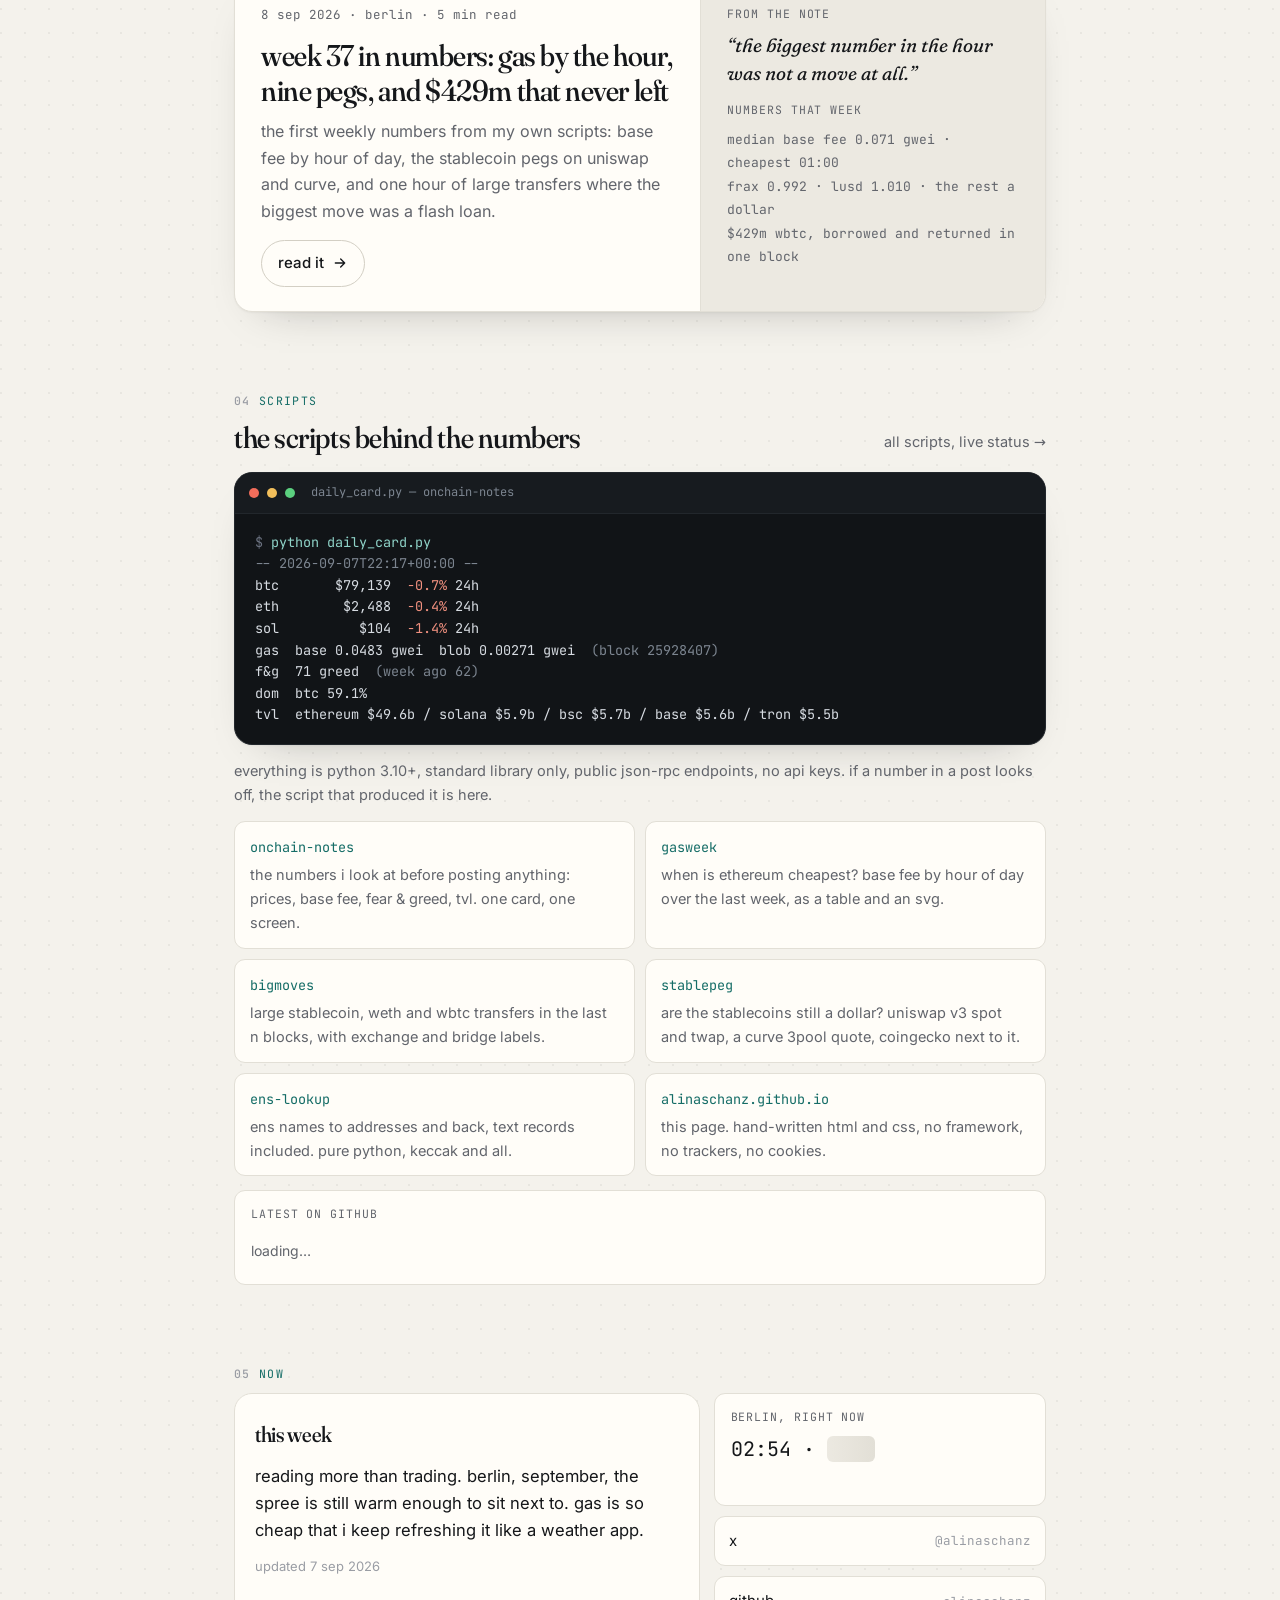
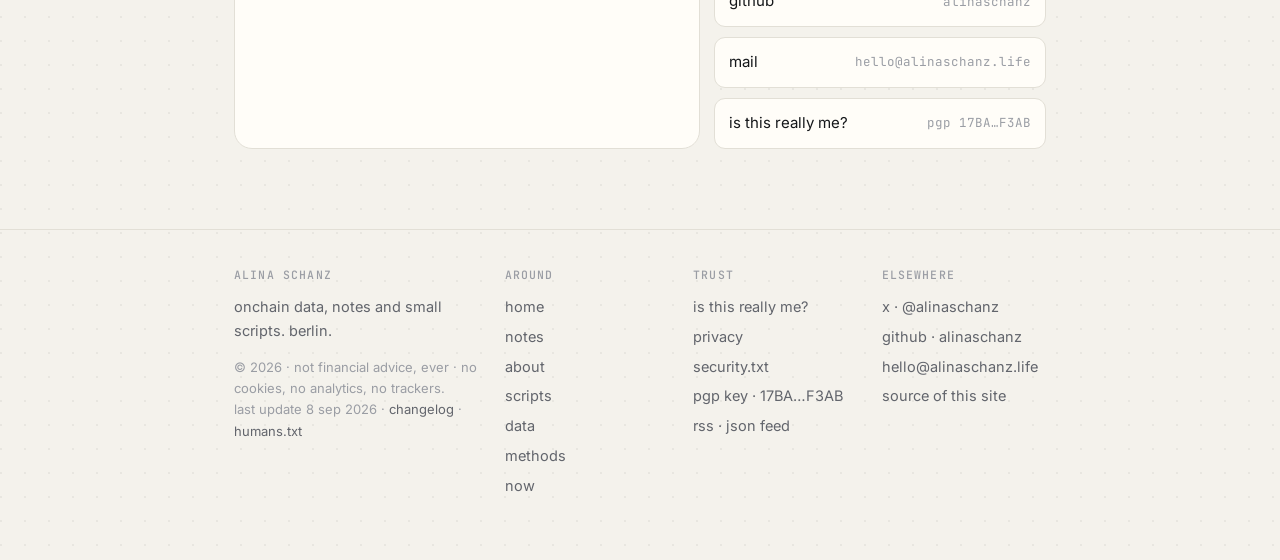
==== commit f50da116: "the timeline, told straight: the front page no longer says "on x since 2015"; about and verify say w" ====
--- a/index.html
+++ b/index.html
@@ -70,7 +70,7 @@
       <h1 id="name">alina schanz</h1>
       <div class="kicker">
         <span>onchain data</span><span class="dot"></span>
-        <span>on x since 2015</span><span class="dot"></span>
+        <span>numbers, not calls</span><span class="dot"></span>
         <span class="pill" title="berlin, right now"><span class="dotlive" aria-hidden="true"></span>berlin <span id="pill-time" class="mono">--:--</span><span class="muted" id="pill-wx"></span></span>
       </div>
       <p class="lead">i look at chains for a living and for fun. mostly ethereum and what is built on top of it, sometimes bitcoin flows, sometimes solana when it gets loud.</p>
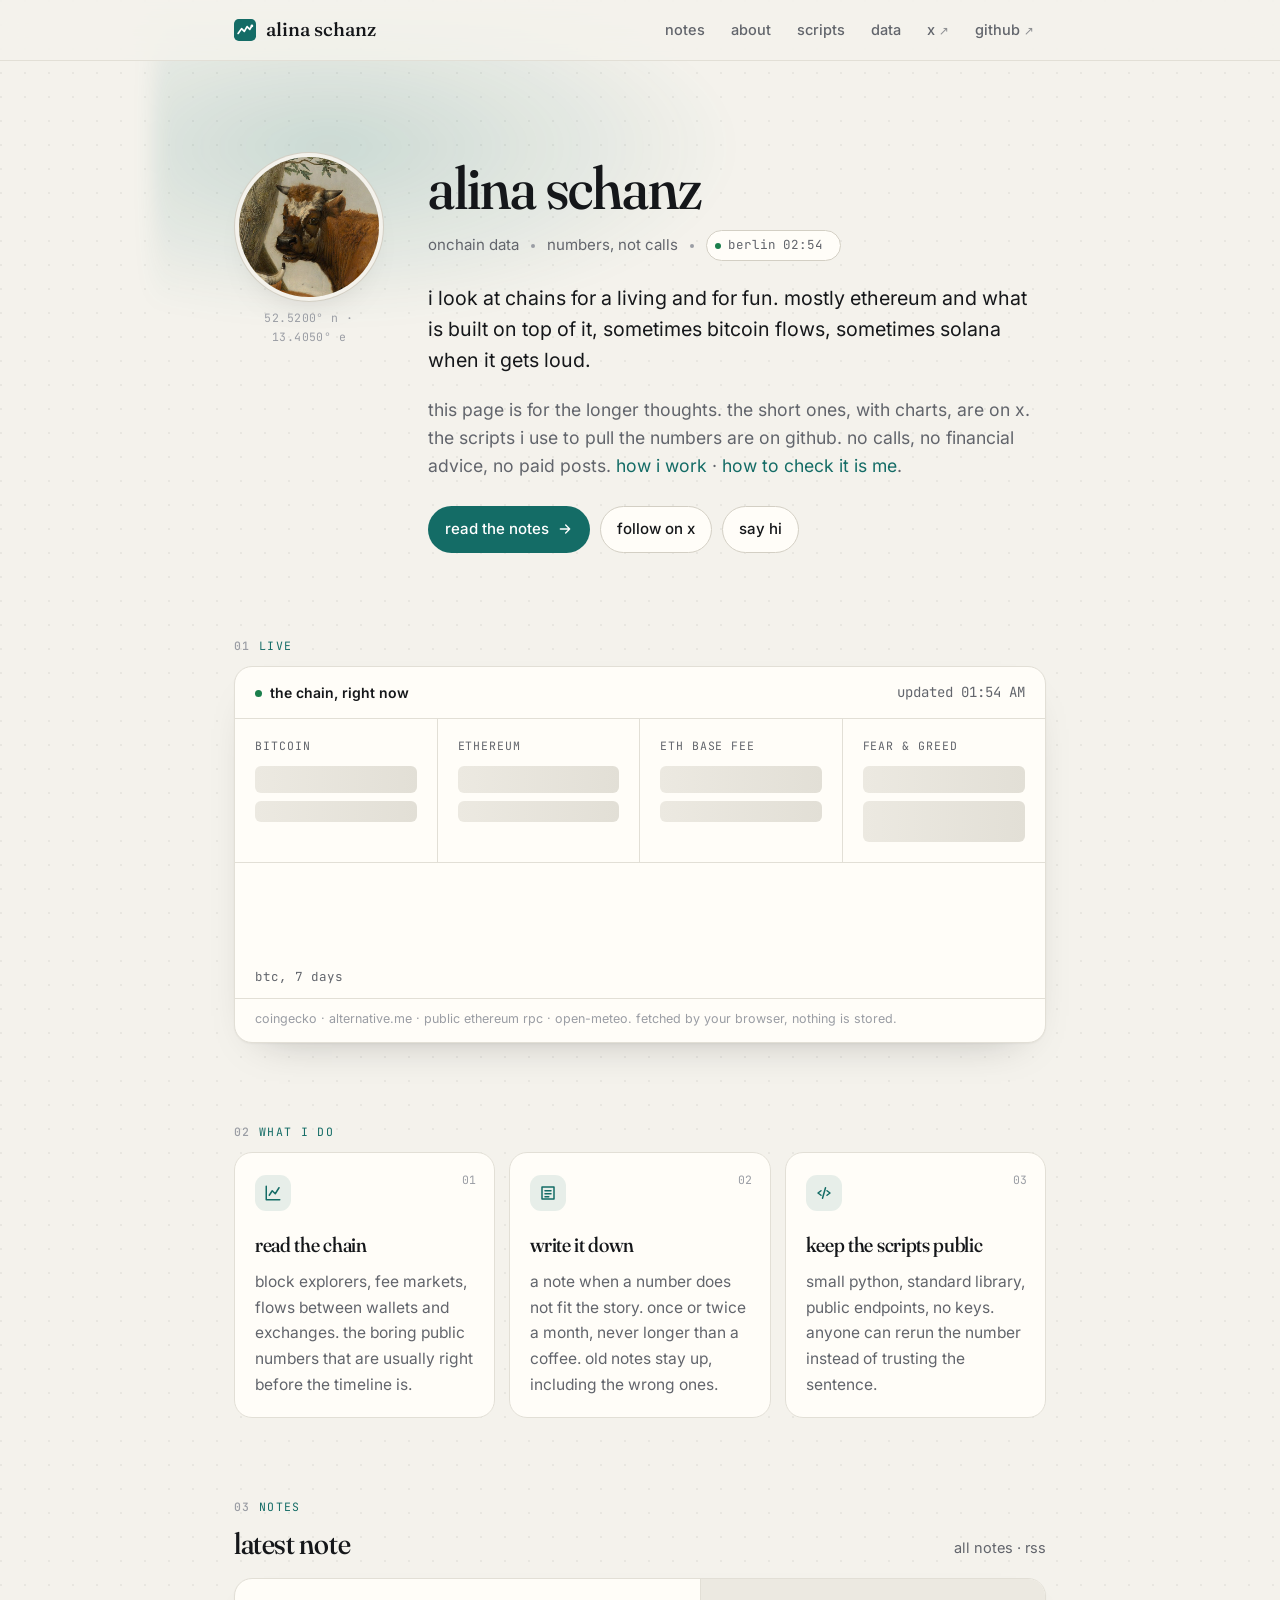
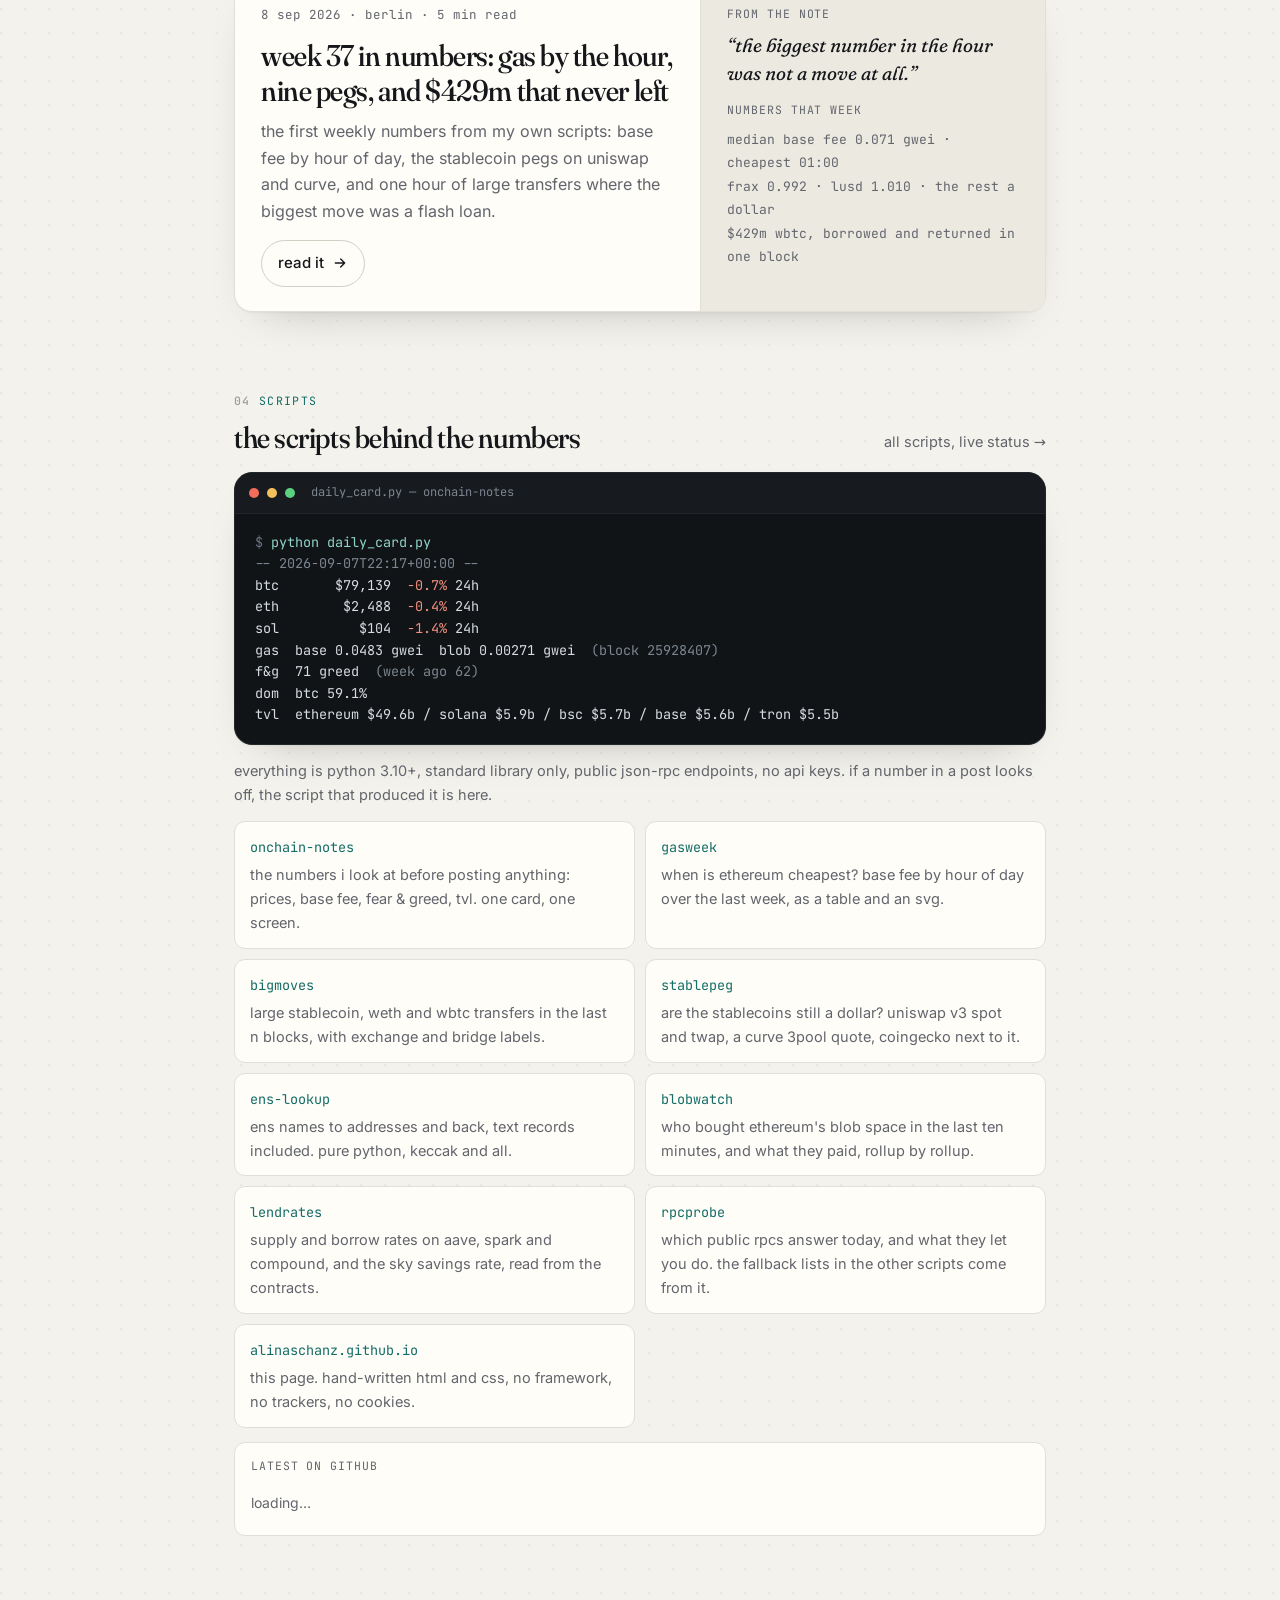
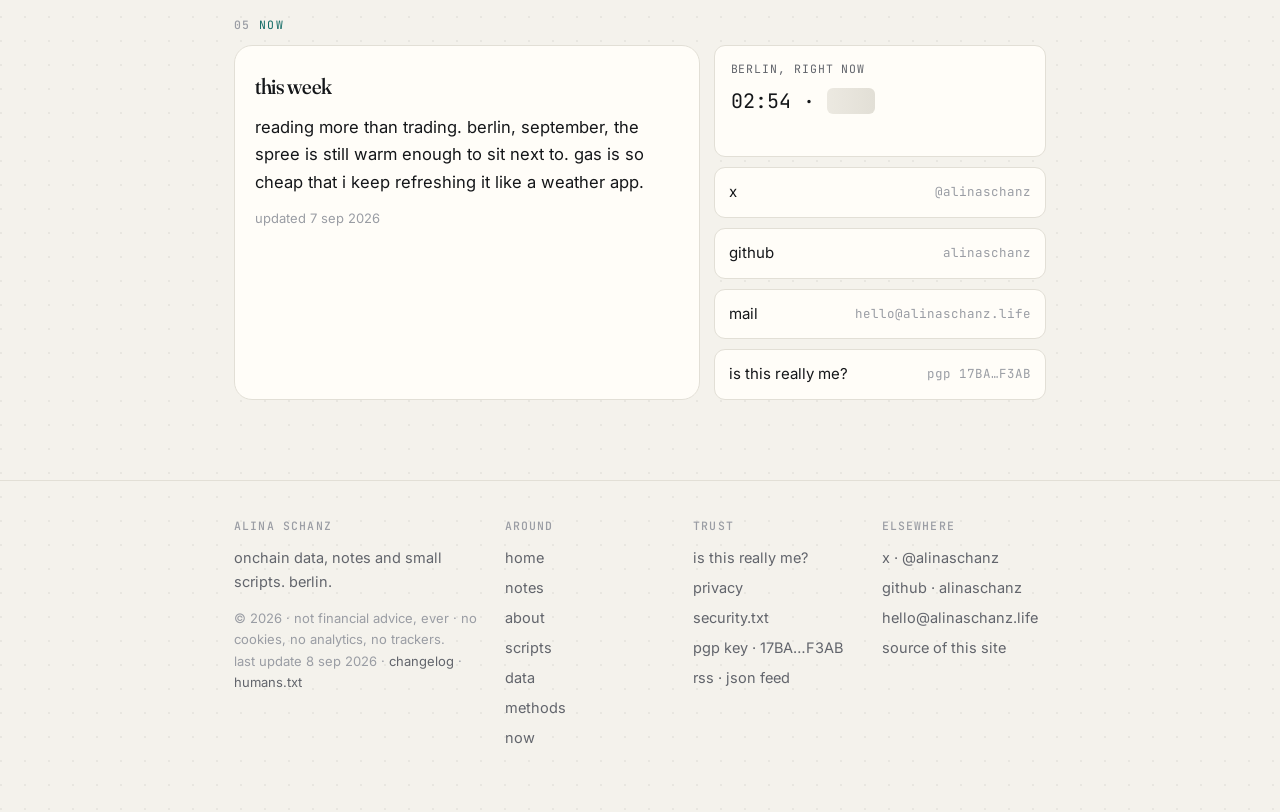
==== commit f1b2a338: "scripts: blobwatch, lendrates and rpcprobe, as cards and on the front page; the cards no longer run " ====
--- a/index.html
+++ b/index.html
@@ -174,6 +174,9 @@
       <li><a href="https://github.com/alinaschanz/bigmoves" rel="noopener">bigmoves</a><span>large stablecoin, weth and wbtc transfers in the last n blocks, with exchange and bridge labels.</span></li>
       <li><a href="https://github.com/alinaschanz/stablepeg" rel="noopener">stablepeg</a><span>are the stablecoins still a dollar? uniswap v3 spot and twap, a curve 3pool quote, coingecko next to it.</span></li>
       <li><a href="https://github.com/alinaschanz/ens-lookup" rel="noopener">ens-lookup</a><span>ens names to addresses and back, text records included. pure python, keccak and all.</span></li>
+      <li><a href="https://github.com/alinaschanz/blobwatch" rel="noopener">blobwatch</a><span>who bought ethereum's blob space in the last ten minutes, and what they paid, rollup by rollup.</span></li>
+      <li><a href="https://github.com/alinaschanz/lendrates" rel="noopener">lendrates</a><span>supply and borrow rates on aave, spark and compound, and the sky savings rate, read from the contracts.</span></li>
+      <li><a href="https://github.com/alinaschanz/rpcprobe" rel="noopener">rpcprobe</a><span>which public rpcs answer today, and what they let you do. the fallback lists in the other scripts come from it.</span></li>
       <li><a href="https://github.com/alinaschanz/alinaschanz.github.io" rel="noopener">alinaschanz.github.io</a><span>this page. hand-written html and css, no framework, no trackers, no cookies.</span></li>
     </ul>
     <div class="activity">
--- a/style.css
+++ b/style.css
@@ -373,7 +373,7 @@
 /* scripts page */
 .repo-cards { display: grid; grid-template-columns: 1fr; gap: 12px; margin: 0 0 14px; }
 @media (min-width: 640px) { .repo-cards { grid-template-columns: repeat(2, 1fr); } }
-.repo-card { border: 1px solid var(--line); border-radius: var(--r); background: var(--surface); padding: 16px 18px; display: flex; flex-direction: column; }
+.repo-card { border: 1px solid var(--line); border-radius: var(--r); background: var(--surface); padding: 16px 18px; display: flex; flex-direction: column; min-width: 0; }
 .repo-card h3 { font-family: var(--mono); font-weight: 500; font-size: 15.5px; letter-spacing: 0; margin-bottom: 6px; font-variation-settings: normal; }
 .repo-card p { color: var(--muted); font-size: 14.5px; margin: 0 0 10px; flex: 1; }
 .repo-card .row { display: flex; flex-wrap: wrap; gap: 6px 14px; font-family: var(--mono); font-size: 12px; color: var(--faint); }
